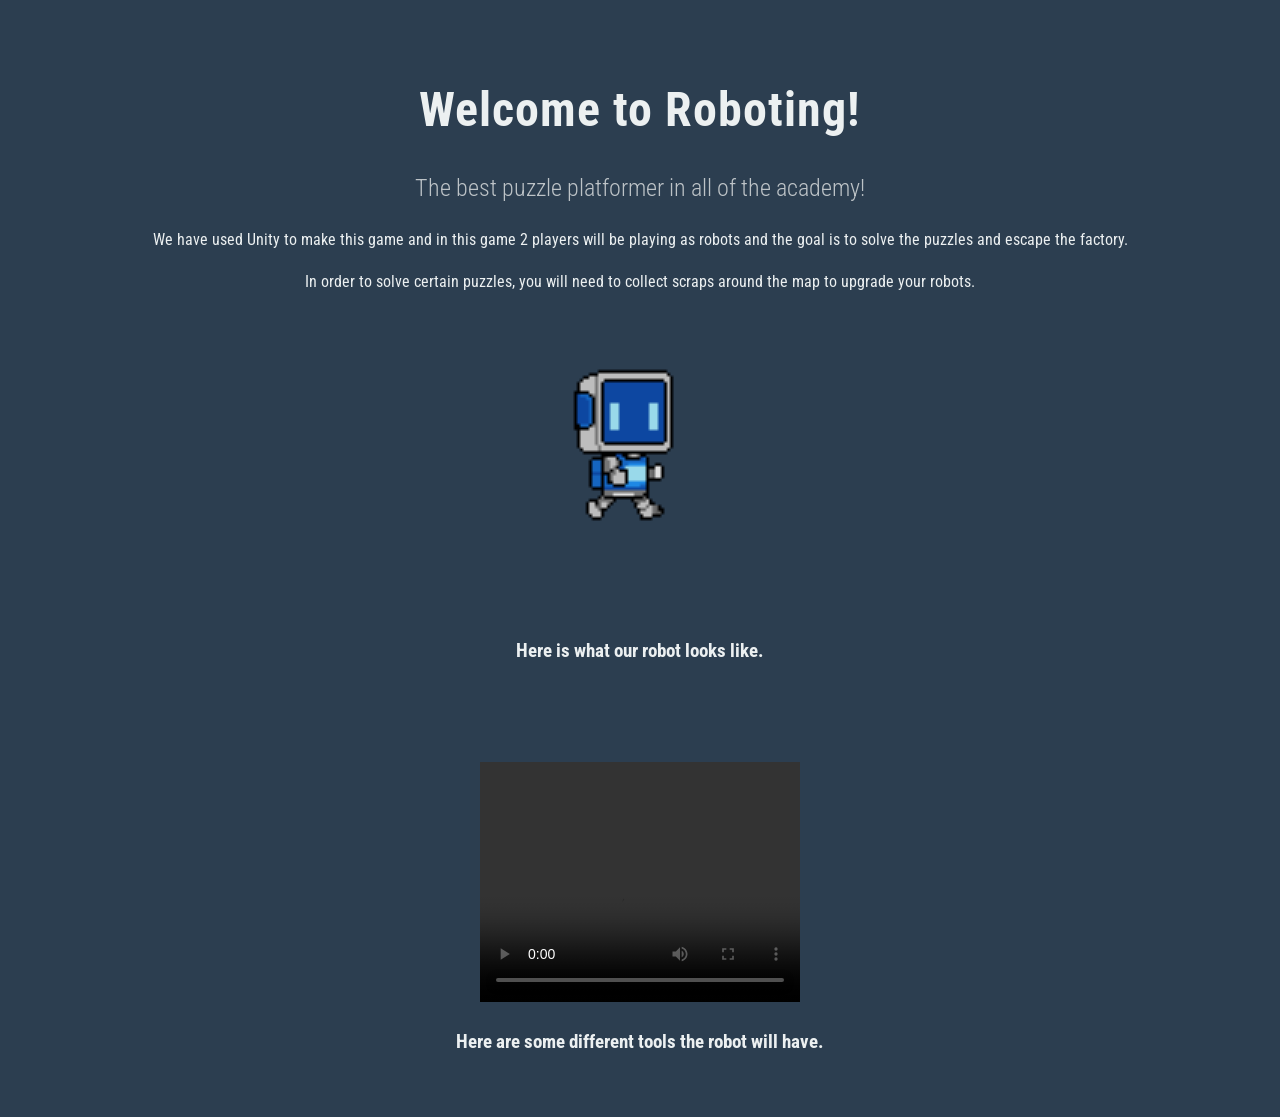
==== index.html @ 2bdb83dc "Add files via upload" ====
<!DOCTYPE html>
<html lang="en">
<head>
    <meta charset="UTF-8">
    <meta name="viewport" content="width=device-width, initial-scale=1.0">
    <title>Robot Platformer</title>
    <link href="style.css" rel="stylesheet" type="text/css">
    <link rel="preconnect" href="https://fonts.googleapis.com">
<link rel="preconnect" href="https://fonts.gstatic.com" crossorigin>
<link href="https://fonts.googleapis.com/css2?family=Roboto+Condensed:ital,wght@0,100..900;1,100..900&display=swap" rel="stylesheet">
<link rel="icon" type="image/x-icon" href="logo.svg">


</head>
<body>
    <h1>Welcome to Roboting!</h1>
    <h2>The best puzzle platformer in all of the academy!</h2>
    <p>We have used Unity to make this game and in this game 2 players will be playing as robots and the goal is to solve the puzzles and escape the factory. </p>
    <p>In order to solve certain puzzles, you will need to collect scraps around the map to upgrade your robots.</p>
    <img src="download.png" alt="Robot" width="300">
    <h3>Here is what our robot looks like.</h3>
    <br>
    <br>
    <br>

    <video width="320" height="240" controls>
        <source src="pixilart-1777903203427.mp4" type="video/mp4">
      </video>
      <h3>Here are some different tools the robot will have.</h3>
      

</body>
</html>
---- style.css ----
body {
    /* A slightly deeper blue for better contrast */
    background-color: #2c3e50; 
    color: #ecf0f1; 
    font-family: "Roboto Condensed", sans-serif;
    text-align: center;
    
    /* line-height adds space between lines of text, making it feel less cramped */
    line-height: 1.6;
    margin: 0;
    padding: 40px 20px;
}



h1 {
    font-size: 3rem;
    margin-bottom: 10px;
    /* Adding a little letter-spacing looks great with Condensed fonts */
    letter-spacing: 1px;
}

h2 {
    font-weight: 300; /* Makes the subheader look a bit more elegant */
    color: #bdc3c7;   /* A slightly softer grey to create hierarchy */
}
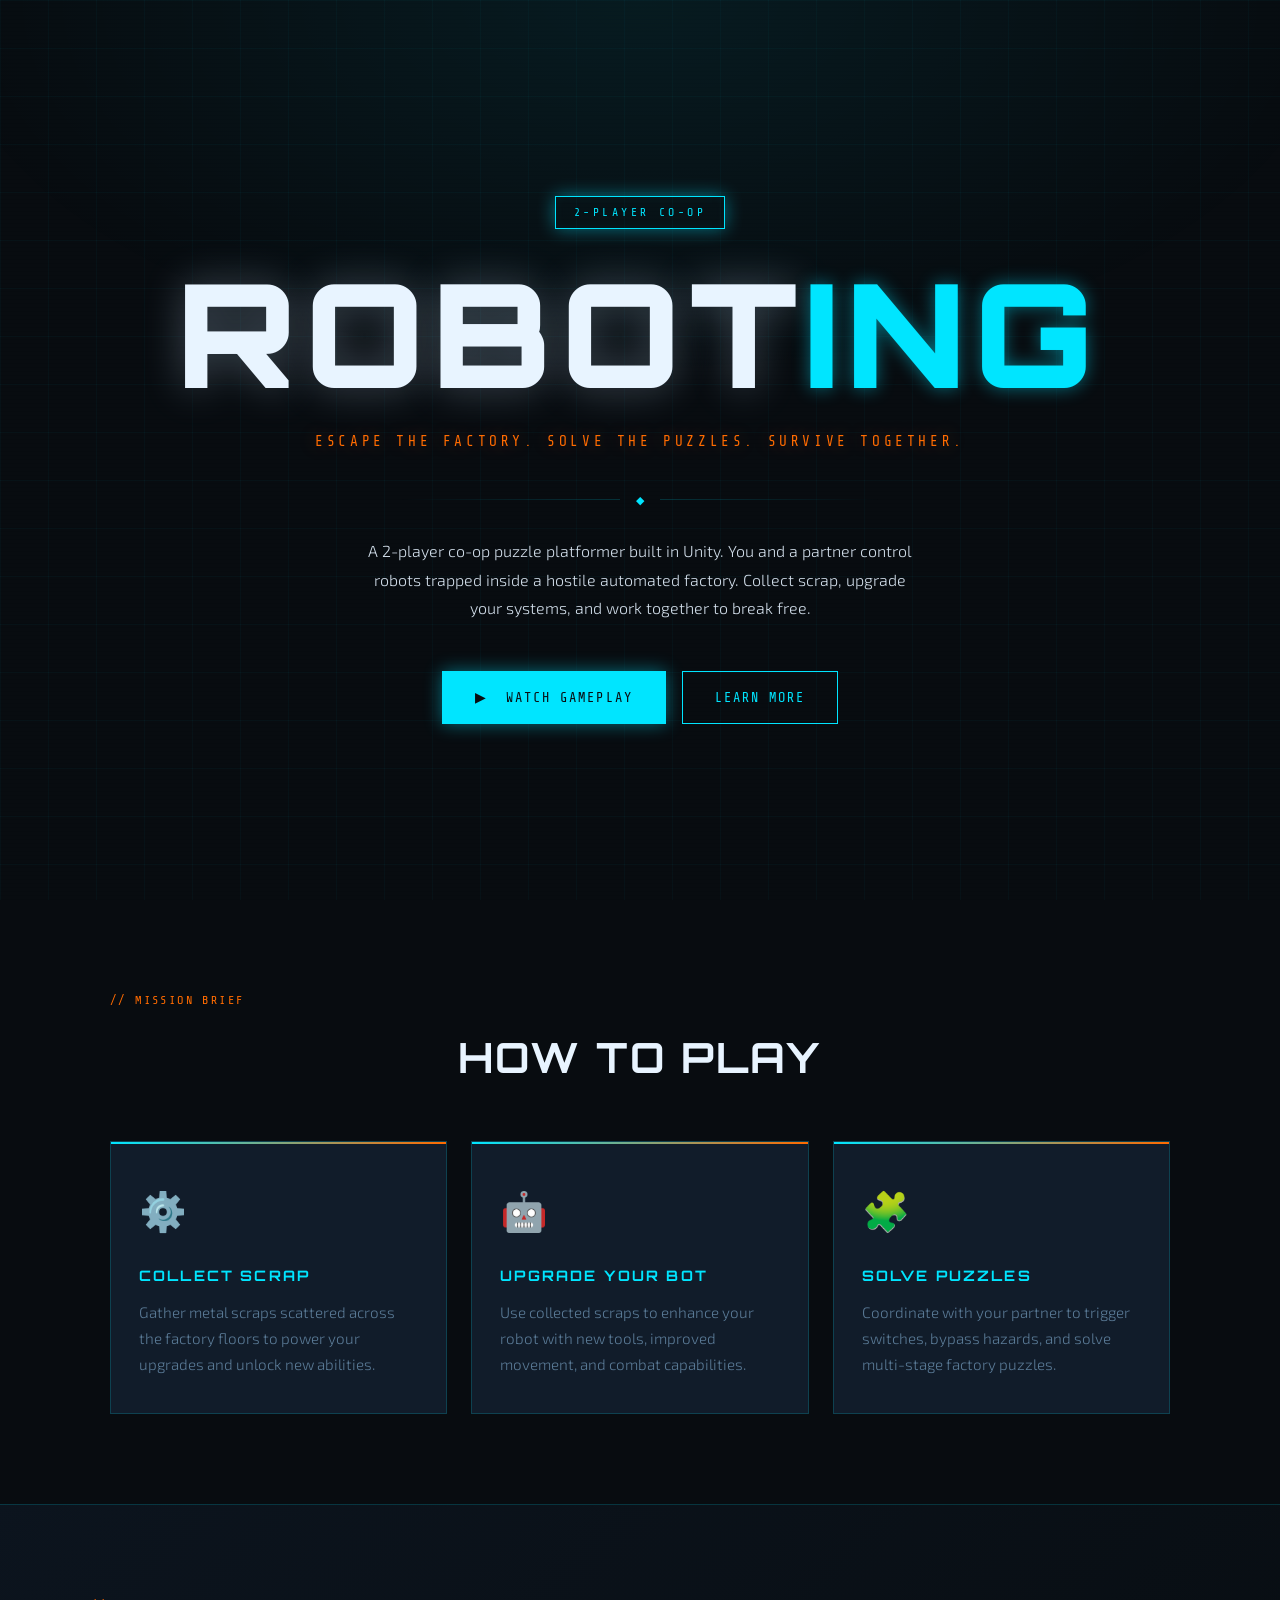
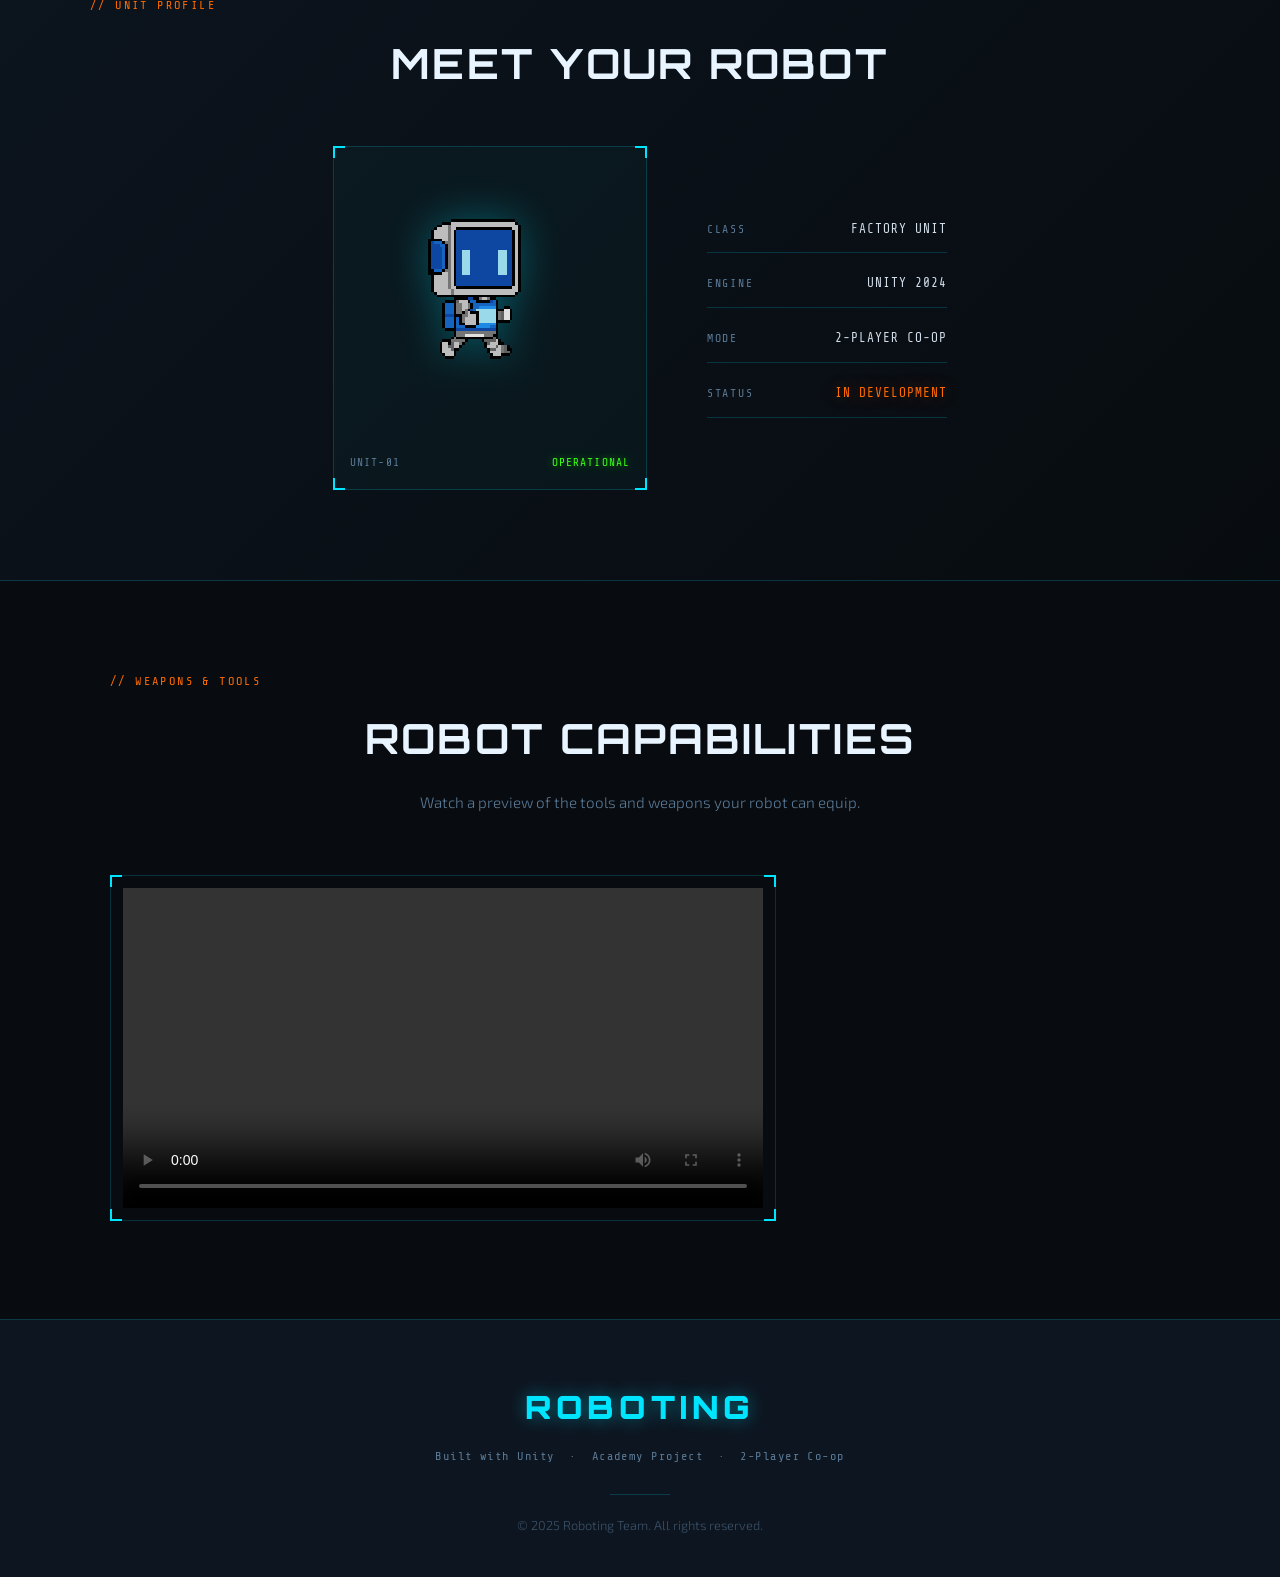
==== commit 38dfda56: "upgraded webstie(used AI if you dont like you can change)" ====
--- a/index.html
+++ b/index.html
@@ -3,31 +3,139 @@
 <head>
     <meta charset="UTF-8">
     <meta name="viewport" content="width=device-width, initial-scale=1.0">
-    <title>Robot Platformer</title>
+    <title>ROBOTING — Puzzle Platformer</title>
     <link href="style.css" rel="stylesheet" type="text/css">
     <link rel="preconnect" href="https://fonts.googleapis.com">
-<link rel="preconnect" href="https://fonts.gstatic.com" crossorigin>
-<link href="https://fonts.googleapis.com/css2?family=Roboto+Condensed:ital,wght@0,100..900;1,100..900&display=swap" rel="stylesheet">
-<link rel="icon" type="image/x-icon" href="logo.svg">
-
-
+    <link rel="preconnect" href="https://fonts.gstatic.com" crossorigin>
+    <link href="https://fonts.googleapis.com/css2?family=Orbitron:wght@400;700;900&family=Share+Tech+Mono&family=Exo+2:wght@300;400;600&display=swap" rel="stylesheet">
+    <link rel="icon" type="image/x-icon" href="logo.svg">
 </head>
 <body>
-    <h1>Welcome to Roboting!</h1>
-    <h2>The best puzzle platformer in all of the academy!</h2>
-    <p>We have used Unity to make this game and in this game 2 players will be playing as robots and the goal is to solve the puzzles and escape the factory. </p>
-    <p>In order to solve certain puzzles, you will need to collect scraps around the map to upgrade your robots.</p>
-    <img src="download.png" alt="Robot" width="300">
-    <h3>Here is what our robot looks like.</h3>
-    <br>
-    <br>
-    <br>
 
-    <video width="320" height="240" controls>
-        <source src="pixilart-1777903203427.mp4" type="video/mp4">
-      </video>
-      <h3>Here are some different tools the robot will have.</h3>
-      
+    <!-- Animated background grid -->
+    <div class="bg-grid"></div>
+    <div class="scanline"></div>
 
+    <!-- HERO SECTION -->
+    <header class="hero">
+        <div class="hero-badge">2-PLAYER CO-OP</div>
+        <h1 class="hero-title">
+            <span class="title-line">ROBOT</span><span class="title-accent">ING</span>
+        </h1>
+        <p class="hero-tagline">ESCAPE THE FACTORY. SOLVE THE PUZZLES. SURVIVE TOGETHER.</p>
+        <div class="hero-divider">
+            <span></span><span class="diamond">◆</span><span></span>
+        </div>
+        <p class="hero-description">
+            A 2-player co-op puzzle platformer built in Unity. You and a partner control robots
+            trapped inside a hostile automated factory. Collect scrap, upgrade your systems,
+            and work together to break free.
+        </p>
+        <div class="cta-group">
+            <a href="#gameplay" class="btn btn-primary">▶ &nbsp;Watch Gameplay</a>
+            <a href="#about" class="btn btn-secondary">Learn More</a>
+        </div>
+    </header>
+
+    <!-- ABOUT SECTION -->
+    <section id="about" class="section">
+        <div class="section-label">// MISSION BRIEF</div>
+        <h2 class="section-title">HOW TO PLAY</h2>
+        <div class="cards">
+            <div class="card">
+                <div class="card-icon">⚙️</div>
+                <h3>COLLECT SCRAP</h3>
+                <p>Gather metal scraps scattered across the factory floors to power your upgrades and unlock new abilities.</p>
+            </div>
+            <div class="card">
+                <div class="card-icon">🤖</div>
+                <h3>UPGRADE YOUR BOT</h3>
+                <p>Use collected scraps to enhance your robot with new tools, improved movement, and combat capabilities.</p>
+            </div>
+            <div class="card">
+                <div class="card-icon">🧩</div>
+                <h3>SOLVE PUZZLES</h3>
+                <p>Coordinate with your partner to trigger switches, bypass hazards, and solve multi-stage factory puzzles.</p>
+            </div>
+        </div>
+    </section>
+
+    <!-- ROBOT SHOWCASE -->
+    <section class="section section-dark" id="robot">
+        <div class="section-label">// UNIT PROFILE</div>
+        <h2 class="section-title">MEET YOUR ROBOT</h2>
+        <div class="robot-showcase">
+            <div class="robot-frame">
+                <div class="frame-corner tl"></div>
+                <div class="frame-corner tr"></div>
+                <div class="frame-corner bl"></div>
+                <div class="frame-corner br"></div>
+                <img src="download.png" alt="Robot character" class="robot-img">
+                <div class="robot-hud">
+                    <span class="hud-tag">UNIT-01</span>
+                    <span class="hud-status">OPERATIONAL</span>
+                </div>
+            </div>
+            <div class="robot-stats">
+                <div class="stat-row">
+                    <span class="stat-label">CLASS</span>
+                    <span class="stat-value">FACTORY UNIT</span>
+                </div>
+                <div class="stat-row">
+                    <span class="stat-label">ENGINE</span>
+                    <span class="stat-value">UNITY 2024</span>
+                </div>
+                <div class="stat-row">
+                    <span class="stat-label">MODE</span>
+                    <span class="stat-value">2-PLAYER CO-OP</span>
+                </div>
+                <div class="stat-row">
+                    <span class="stat-label">STATUS</span>
+                    <span class="stat-value accent">IN DEVELOPMENT</span>
+                </div>
+            </div>
+        </div>
+    </section>
+
+    <!-- GAMEPLAY VIDEO SECTION -->
+    <section id="gameplay" class="section">
+        <div class="section-label">// WEAPONS & TOOLS</div>
+        <h2 class="section-title">ROBOT CAPABILITIES</h2>
+        <p class="section-sub">Watch a preview of the tools and weapons your robot can equip.</p>
+        <div class="video-frame">
+            <div class="frame-corner tl"></div>
+            <div class="frame-corner tr"></div>
+            <div class="frame-corner bl"></div>
+            <div class="frame-corner br"></div>
+            <video controls>
+                <source src="pixilart-1777903203427.mp4" type="video/mp4">
+                Your browser does not support the video tag.
+            </video>
+        </div>
+    </section>
+
+    <!-- FOOTER -->
+    <footer class="footer">
+        <div class="footer-logo">ROBOTING</div>
+        <p class="footer-sub">Built with Unity &nbsp;·&nbsp; Academy Project &nbsp;·&nbsp; 2-Player Co-op</p>
+        <div class="footer-line"></div>
+        <p class="footer-copy">© 2025 Roboting Team. All rights reserved.</p>
+    </footer>
+
+    <script>
+        // Smooth scroll for anchor links
+        document.querySelectorAll('a[href^="#"]').forEach(anchor => {
+            anchor.addEventListener('click', function(e) {
+                e.preventDefault();
+                document.querySelector(this.getAttribute('href'))?.scrollIntoView({ behavior: 'smooth' });
+            });
+        });
+
+        // Fade-in sections on scroll
+        const observer = new IntersectionObserver((entries) => {
+            entries.forEach(e => { if (e.isIntersecting) e.target.classList.add('visible'); });
+        }, { threshold: 0.1 });
+        document.querySelectorAll('.section, .card').forEach(el => observer.observe(el));
+    </script>
 </body>
 </html>
--- a/style.css
+++ b/style.css
@@ -1,26 +1,443 @@
+/* ============================================
+   ROBOTING — Factory Escape Puzzle Platformer
+   Industrial / Retro-Futuristic Theme
+   ============================================ */
+
+@import url('https://fonts.googleapis.com/css2?family=Orbitron:wght@400;700;900&family=Share+Tech+Mono&family=Exo+2:wght@300;400;600&display=swap');
+
+/* ---- CSS Variables ---- */
+:root {
+    --bg-deep:    #080c10;
+    --bg-panel:   #0d1520;
+    --bg-card:    #111c2a;
+    --cyan:       #00e5ff;
+    --orange:     #ff6b00;
+    --green:      #39ff14;
+    --text-main:  #d0dce8;
+    --text-dim:   #5a7a96;
+    --border:     rgba(0, 229, 255, 0.18);
+    --glow-cyan:  0 0 18px rgba(0, 229, 255, 0.45);
+    --glow-orange:0 0 18px rgba(255, 107, 0, 0.45);
+    --font-display: 'Orbitron', monospace;
+    --font-mono:    'Share Tech Mono', monospace;
+    --font-body:    'Exo 2', sans-serif;
+}
+
+/* ---- Reset & Base ---- */
+*, *::before, *::after { box-sizing: border-box; margin: 0; padding: 0; }
+
+html { scroll-behavior: smooth; }
+
 body {
-    /* A slightly deeper blue for better contrast */
-    background-color: #2c3e50; 
-    color: #ecf0f1; 
-    font-family: "Roboto Condensed", sans-serif;
+    background-color: var(--bg-deep);
+    color: var(--text-main);
+    font-family: var(--font-body);
+    font-weight: 300;
+    line-height: 1.7;
+    overflow-x: hidden;
+}
+
+/* ---- Animated Background Grid ---- */
+.bg-grid {
+    position: fixed;
+    inset: 0;
+    z-index: 0;
+    background-image:
+        linear-gradient(rgba(0, 229, 255, 0.03) 1px, transparent 1px),
+        linear-gradient(90deg, rgba(0, 229, 255, 0.03) 1px, transparent 1px);
+    background-size: 48px 48px;
+    pointer-events: none;
+}
+
+/* Subtle scanline overlay */
+.scanline {
+    position: fixed;
+    inset: 0;
+    z-index: 0;
+    background: repeating-linear-gradient(
+        to bottom,
+        transparent,
+        transparent 3px,
+        rgba(0, 0, 0, 0.08) 3px,
+        rgba(0, 0, 0, 0.08) 4px
+    );
+    pointer-events: none;
+    opacity: 0.4;
+}
+
+/* ---- HERO ---- */
+.hero {
+    position: relative;
+    z-index: 1;
+    min-height: 100vh;
+    display: flex;
+    flex-direction: column;
+    align-items: center;
+    justify-content: center;
+    padding: 80px 20px 60px;
     text-align: center;
-    
-    /* line-height adds space between lines of text, making it feel less cramped */
-    line-height: 1.6;
-    margin: 0;
-    padding: 40px 20px;
-}
-
-
-
-h1 {
-    font-size: 3rem;
-    margin-bottom: 10px;
-    /* Adding a little letter-spacing looks great with Condensed fonts */
-    letter-spacing: 1px;
-}
-
-h2 {
-    font-weight: 300; /* Makes the subheader look a bit more elegant */
-    color: #bdc3c7;   /* A slightly softer grey to create hierarchy */
+    background: radial-gradient(ellipse 80% 60% at 50% 0%, rgba(0, 229, 255, 0.07) 0%, transparent 70%);
+}
+
+.hero-badge {
+    font-family: var(--font-mono);
+    font-size: 0.72rem;
+    letter-spacing: 0.3em;
+    color: var(--cyan);
+    border: 1px solid var(--cyan);
+    padding: 6px 18px;
+    margin-bottom: 32px;
+    text-transform: uppercase;
+    box-shadow: var(--glow-cyan), inset 0 0 10px rgba(0,229,255,0.05);
+    animation: pulse-border 3s ease-in-out infinite;
+}
+
+@keyframes pulse-border {
+    0%, 100% { box-shadow: var(--glow-cyan); }
+    50%       { box-shadow: 0 0 30px rgba(0, 229, 255, 0.7); }
+}
+
+.hero-title {
+    font-family: var(--font-display);
+    font-size: clamp(3.5rem, 12vw, 9rem);
+    font-weight: 900;
+    line-height: 1;
+    letter-spacing: 0.06em;
+    margin-bottom: 24px;
+    text-transform: uppercase;
+    animation: glitch-in 0.8s ease forwards;
+}
+
+.title-line  { color: #e8f4ff; text-shadow: 0 0 40px rgba(200,230,255,0.3); }
+.title-accent { color: var(--cyan); text-shadow: var(--glow-cyan); }
+
+@keyframes glitch-in {
+    0%   { opacity: 0; transform: scaleX(1.06) skewX(-4deg); filter: blur(8px); }
+    60%  { opacity: 1; transform: scaleX(0.98) skewX(1deg); filter: blur(0); }
+    100% { transform: scaleX(1) skewX(0); }
+}
+
+.hero-tagline {
+    font-family: var(--font-mono);
+    font-size: clamp(0.65rem, 2vw, 0.9rem);
+    letter-spacing: 0.25em;
+    color: var(--orange);
+    text-transform: uppercase;
+    margin-bottom: 36px;
+    text-shadow: var(--glow-orange);
+}
+
+.hero-divider {
+    display: flex;
+    align-items: center;
+    gap: 16px;
+    margin-bottom: 28px;
+    width: 100%;
+    max-width: 480px;
+}
+.hero-divider span:not(.diamond) {
+    flex: 1;
+    height: 1px;
+    background: linear-gradient(to right, transparent, var(--border));
+}
+.hero-divider span:last-child {
+    background: linear-gradient(to left, transparent, var(--border));
+}
+.diamond { color: var(--cyan); font-size: 0.7rem; }
+
+.hero-description {
+    max-width: 560px;
+    font-size: 1rem;
+    color: var(--text-main);
+    margin-bottom: 48px;
+    line-height: 1.8;
+}
+
+/* ---- CTA Buttons ---- */
+.cta-group {
+    display: flex;
+    gap: 16px;
+    flex-wrap: wrap;
+    justify-content: center;
+}
+
+.btn {
+    font-family: var(--font-mono);
+    font-size: 0.85rem;
+    letter-spacing: 0.15em;
+    text-decoration: none;
+    padding: 14px 32px;
+    border: 1px solid;
+    text-transform: uppercase;
+    cursor: pointer;
+    transition: all 0.25s ease;
+    position: relative;
+    overflow: hidden;
+}
+
+.btn::before {
+    content: '';
+    position: absolute;
+    inset: 0;
+    background: currentColor;
+    opacity: 0;
+    transition: opacity 0.25s;
+}
+.btn:hover::before { opacity: 0.08; }
+
+.btn-primary {
+    color: var(--bg-deep);
+    background: var(--cyan);
+    border-color: var(--cyan);
+    box-shadow: var(--glow-cyan);
+}
+.btn-primary:hover {
+    background: #33eeff;
+    box-shadow: 0 0 32px rgba(0,229,255,0.7);
+    transform: translateY(-2px);
+}
+
+.btn-secondary {
+    color: var(--cyan);
+    background: transparent;
+    border-color: var(--cyan);
+}
+.btn-secondary:hover {
+    background: rgba(0,229,255,0.08);
+    box-shadow: var(--glow-cyan);
+    transform: translateY(-2px);
+}
+
+/* ---- SECTIONS ---- */
+.section {
+    position: relative;
+    z-index: 1;
+    padding: 90px 20px;
+    max-width: 1100px;
+    margin: 0 auto;
+    opacity: 0;
+    transform: translateY(30px);
+    transition: opacity 0.6s ease, transform 0.6s ease;
+}
+.section.visible { opacity: 1; transform: translateY(0); }
+
+.section-dark {
+    max-width: 100%;
+    background: linear-gradient(135deg, rgba(13,21,32,0.9), rgba(8,12,16,0.9));
+    border-top: 1px solid var(--border);
+    border-bottom: 1px solid var(--border);
+    padding: 90px 20px;
+}
+.section-dark > * { max-width: 1100px; margin-left: auto; margin-right: auto; }
+
+.section-label {
+    font-family: var(--font-mono);
+    font-size: 0.75rem;
+    color: var(--orange);
+    letter-spacing: 0.2em;
+    margin-bottom: 12px;
+    text-transform: uppercase;
+}
+
+.section-title {
+    font-family: var(--font-display);
+    font-size: clamp(1.6rem, 4vw, 2.6rem);
+    font-weight: 700;
+    letter-spacing: 0.05em;
+    color: #e8f4ff;
+    margin-bottom: 16px;
+    text-align: center;
+}
+
+.section-sub {
+    text-align: center;
+    color: var(--text-dim);
+    max-width: 520px;
+    margin: 0 auto 48px;
+    font-size: 0.95rem;
+}
+
+/* ---- FEATURE CARDS ---- */
+.cards {
+    display: grid;
+    grid-template-columns: repeat(auto-fit, minmax(240px, 1fr));
+    gap: 24px;
+    margin-top: 48px;
+}
+
+.card {
+    background: var(--bg-card);
+    border: 1px solid var(--border);
+    padding: 36px 28px;
+    position: relative;
+    transition: transform 0.25s ease, box-shadow 0.25s ease;
+    opacity: 0;
+    transform: translateY(20px);
+    transition: opacity 0.5s ease, transform 0.5s ease, box-shadow 0.25s ease;
+}
+.card.visible { opacity: 1; transform: translateY(0); }
+.card:hover {
+    transform: translateY(-6px);
+    box-shadow: 0 8px 32px rgba(0,0,0,0.4), var(--glow-cyan);
+    border-color: rgba(0, 229, 255, 0.4);
+}
+
+/* Accent top bar */
+.card::before {
+    content: '';
+    position: absolute;
+    top: 0; left: 0; right: 0;
+    height: 2px;
+    background: linear-gradient(90deg, var(--cyan), var(--orange));
+}
+
+.card-icon { font-size: 2.4rem; margin-bottom: 20px; }
+
+.card h3 {
+    font-family: var(--font-display);
+    font-size: 0.9rem;
+    letter-spacing: 0.15em;
+    color: var(--cyan);
+    margin-bottom: 12px;
+}
+
+.card p { color: var(--text-dim); font-size: 0.95rem; line-height: 1.7; }
+
+/* ---- ROBOT SHOWCASE ---- */
+.robot-showcase {
+    display: flex;
+    align-items: center;
+    justify-content: center;
+    gap: 60px;
+    flex-wrap: wrap;
+    margin-top: 48px;
+}
+
+.robot-frame {
+    position: relative;
+    padding: 16px;
+    border: 1px solid var(--border);
+    background: rgba(0, 229, 255, 0.03);
+}
+.robot-frame:hover { box-shadow: var(--glow-cyan); }
+
+.robot-img {
+    display: block;
+    width: 280px;
+    max-width: 100%;
+    image-rendering: pixelated;
+    filter: drop-shadow(0 0 20px rgba(0, 229, 255, 0.3));
+}
+
+.robot-hud {
+    display: flex;
+    justify-content: space-between;
+    margin-top: 10px;
+    font-family: var(--font-mono);
+    font-size: 0.7rem;
+    letter-spacing: 0.1em;
+}
+.hud-tag   { color: var(--text-dim); }
+.hud-status { color: var(--green); text-shadow: 0 0 8px rgba(57,255,20,0.5); }
+
+/* Corner decorations */
+.frame-corner {
+    position: absolute;
+    width: 12px;
+    height: 12px;
+    border-color: var(--cyan);
+    border-style: solid;
+}
+.frame-corner.tl { top: -1px; left: -1px; border-width: 2px 0 0 2px; }
+.frame-corner.tr { top: -1px; right: -1px; border-width: 2px 2px 0 0; }
+.frame-corner.bl { bottom: -1px; left: -1px; border-width: 0 0 2px 2px; }
+.frame-corner.br { bottom: -1px; right: -1px; border-width: 0 2px 2px 0; }
+
+.robot-stats { display: flex; flex-direction: column; gap: 20px; min-width: 240px; }
+
+.stat-row {
+    display: flex;
+    justify-content: space-between;
+    align-items: center;
+    padding-bottom: 12px;
+    border-bottom: 1px solid var(--border);
+    gap: 24px;
+}
+.stat-label {
+    font-family: var(--font-mono);
+    font-size: 0.72rem;
+    color: var(--text-dim);
+    letter-spacing: 0.15em;
+}
+.stat-value {
+    font-family: var(--font-mono);
+    font-size: 0.8rem;
+    color: var(--text-main);
+    letter-spacing: 0.08em;
+}
+.stat-value.accent { color: var(--orange); text-shadow: var(--glow-orange); }
+
+/* ---- VIDEO ---- */
+.video-frame {
+    position: relative;
+    display: inline-block;
+    padding: 12px;
+    border: 1px solid var(--border);
+    margin-top: 12px;
+}
+.video-frame video {
+    display: block;
+    max-width: 100%;
+    width: 640px;
+    background: #000;
+}
+.video-frame:hover { box-shadow: var(--glow-cyan); }
+
+/* ---- FOOTER ---- */
+.footer {
+    position: relative;
+    z-index: 1;
+    text-align: center;
+    padding: 60px 20px 40px;
+    border-top: 1px solid var(--border);
+    background: var(--bg-panel);
+}
+
+.footer-logo {
+    font-family: var(--font-display);
+    font-size: 2rem;
+    font-weight: 900;
+    letter-spacing: 0.15em;
+    color: var(--cyan);
+    text-shadow: var(--glow-cyan);
+    margin-bottom: 12px;
+}
+
+.footer-sub {
+    font-family: var(--font-mono);
+    font-size: 0.75rem;
+    color: var(--text-dim);
+    letter-spacing: 0.12em;
+    margin-bottom: 28px;
+}
+
+.footer-line {
+    width: 60px;
+    height: 1px;
+    background: var(--border);
+    margin: 0 auto 20px;
+}
+
+.footer-copy {
+    font-size: 0.8rem;
+    color: var(--text-dim);
+    opacity: 0.6;
+}
+
+/* ---- Responsive ---- */
+@media (max-width: 640px) {
+    .hero-title { letter-spacing: 0.03em; }
+    .robot-showcase { gap: 32px; }
+    .cta-group { flex-direction: column; align-items: center; }
+    .btn { width: 100%; max-width: 280px; text-align: center; }
 }
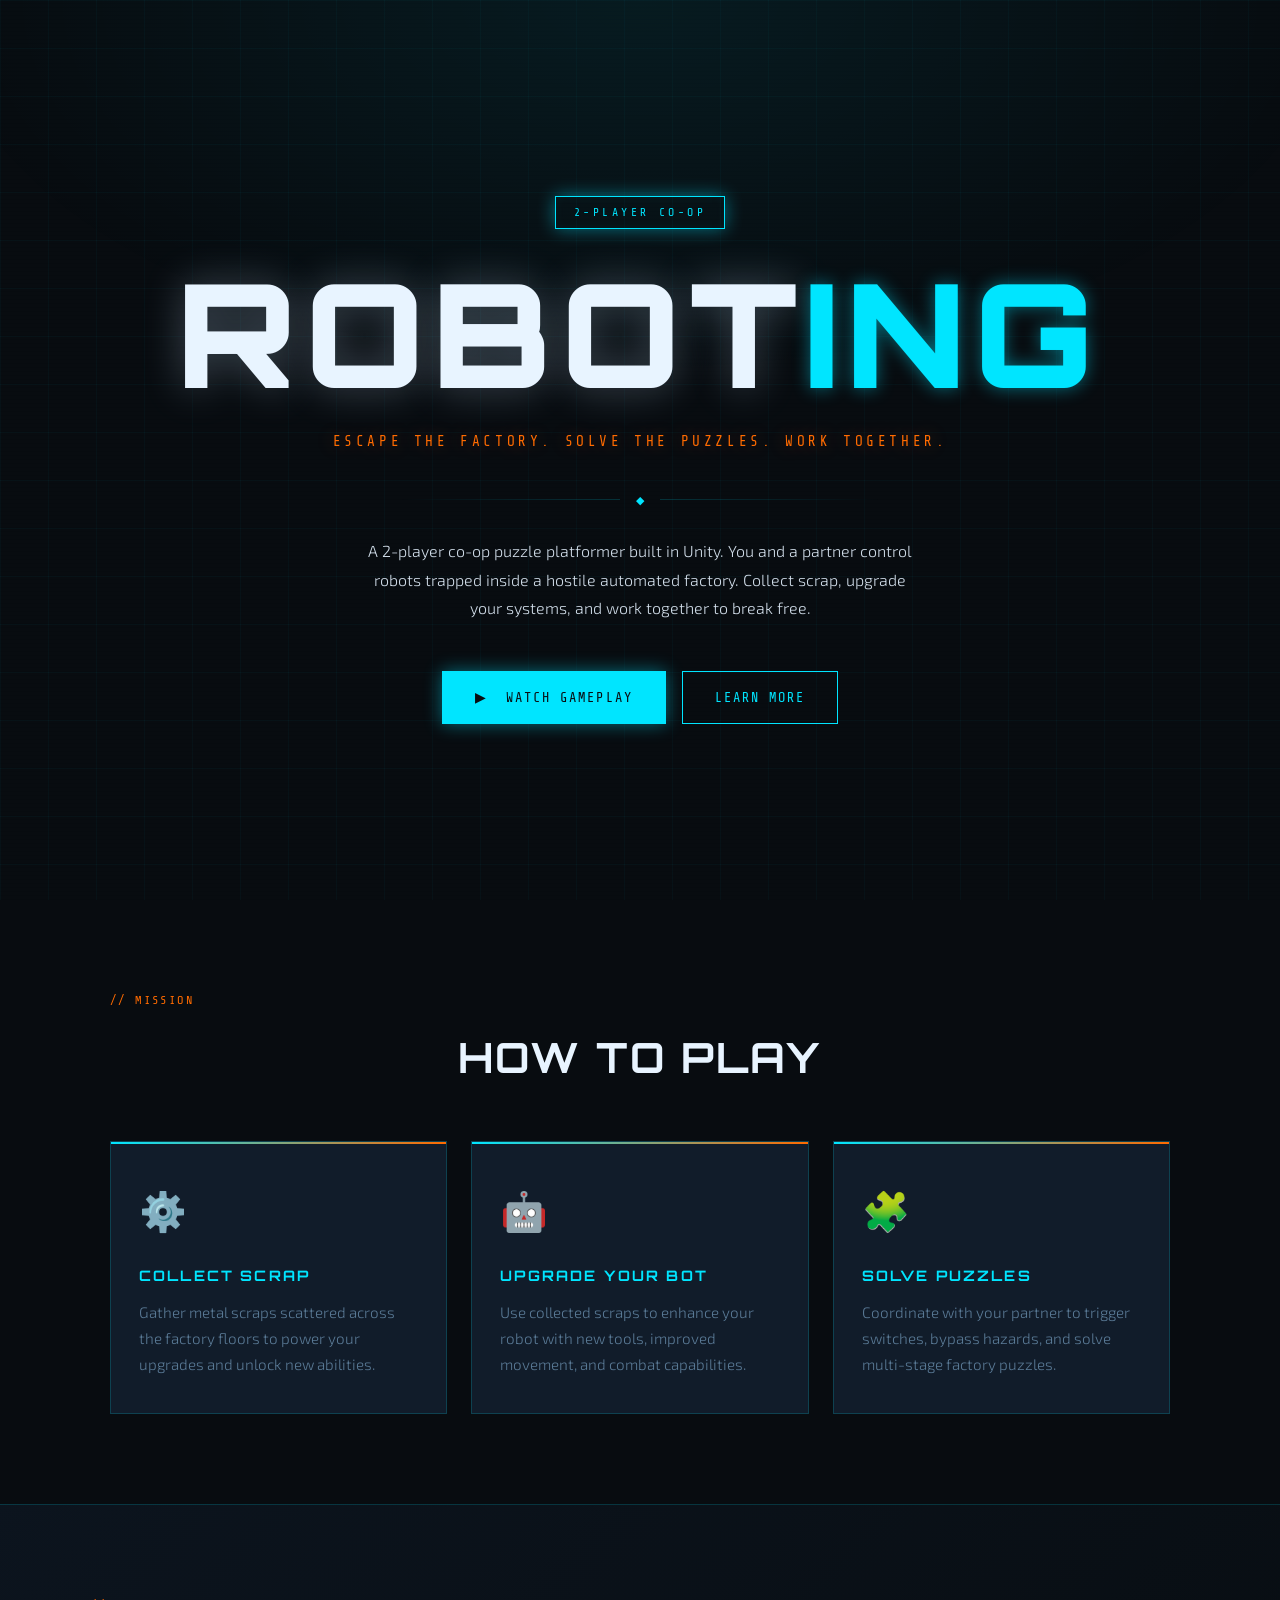
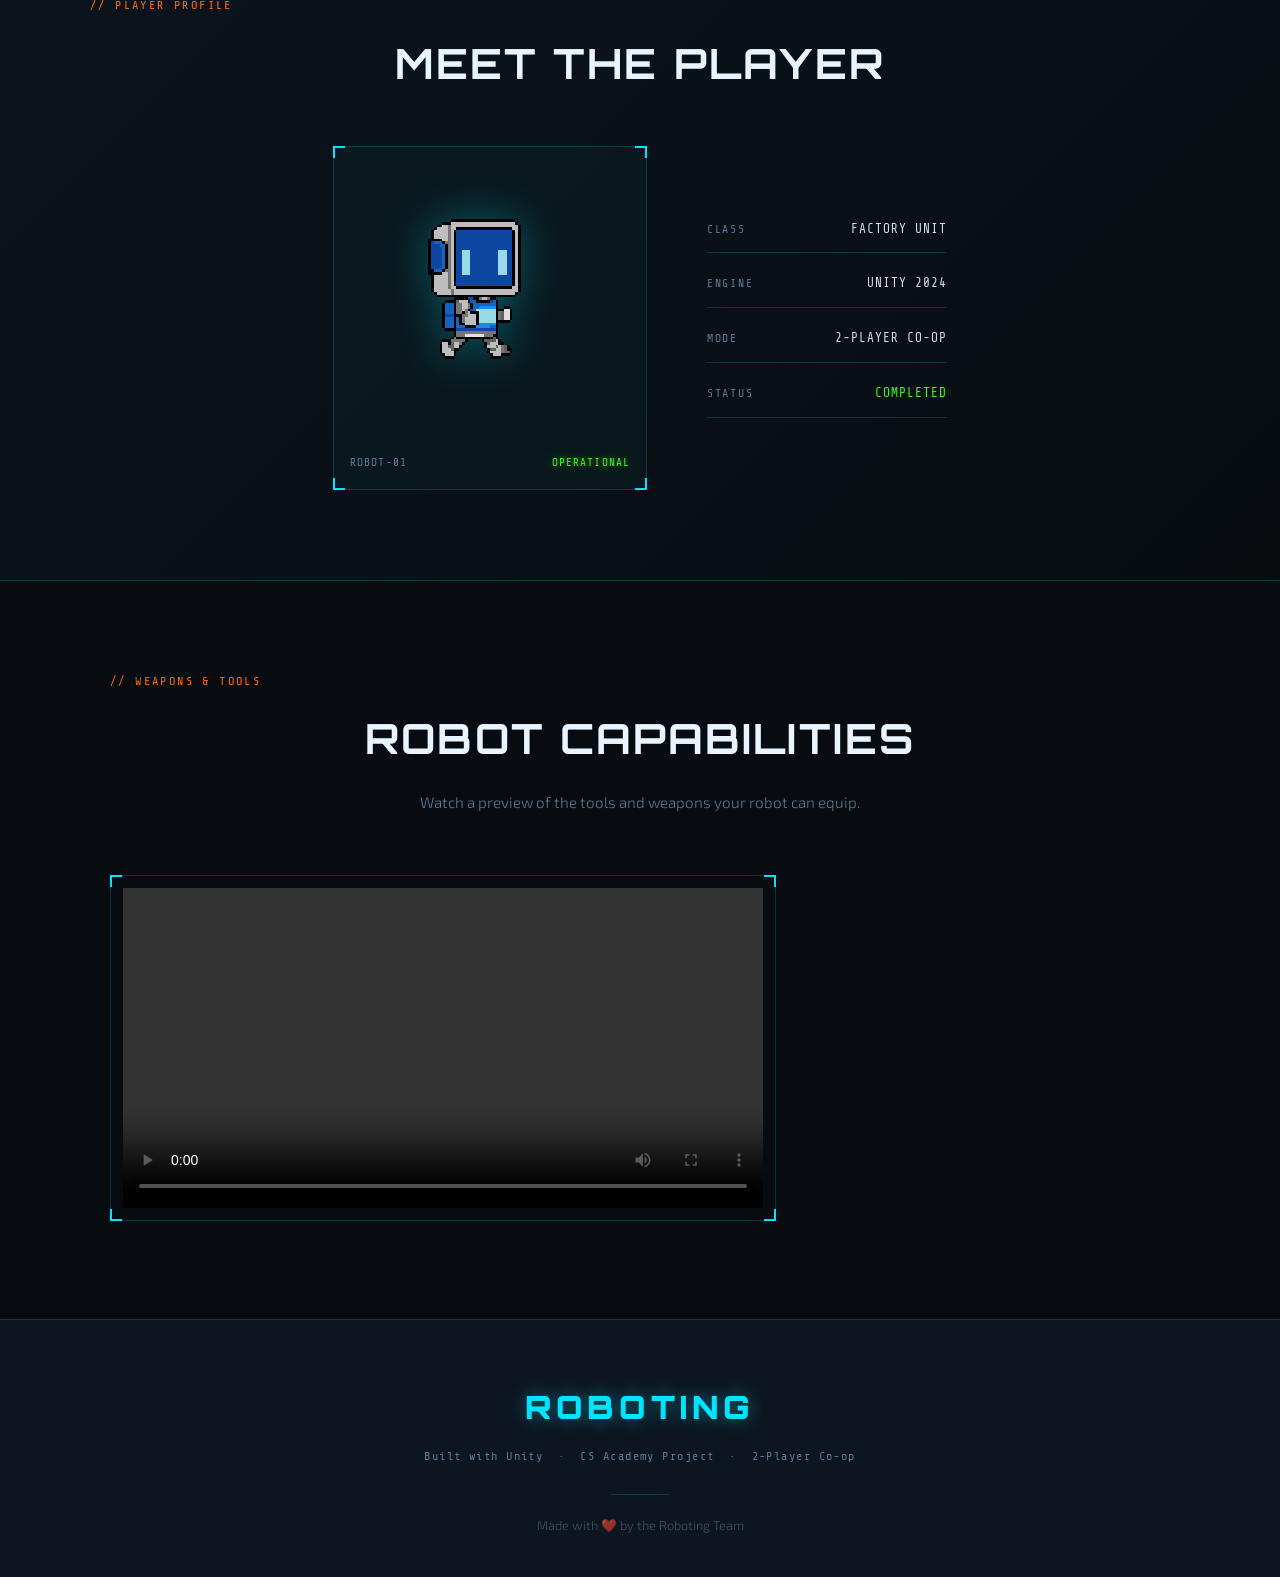
==== commit 00f52845: "Add files via upload" ====
--- a/index.html
+++ b/index.html
@@ -22,7 +22,7 @@
         <h1 class="hero-title">
             <span class="title-line">ROBOT</span><span class="title-accent">ING</span>
         </h1>
-        <p class="hero-tagline">ESCAPE THE FACTORY. SOLVE THE PUZZLES. SURVIVE TOGETHER.</p>
+        <p class="hero-tagline">ESCAPE THE FACTORY. SOLVE THE PUZZLES. WORK TOGETHER.</p>
         <div class="hero-divider">
             <span></span><span class="diamond">◆</span><span></span>
         </div>
@@ -39,7 +39,7 @@
 
     <!-- ABOUT SECTION -->
     <section id="about" class="section">
-        <div class="section-label">// MISSION BRIEF</div>
+        <div class="section-label">// MISSION </div>
         <h2 class="section-title">HOW TO PLAY</h2>
         <div class="cards">
             <div class="card">
@@ -62,8 +62,8 @@
 
     <!-- ROBOT SHOWCASE -->
     <section class="section section-dark" id="robot">
-        <div class="section-label">// UNIT PROFILE</div>
-        <h2 class="section-title">MEET YOUR ROBOT</h2>
+        <div class="section-label">// PLAYER PROFILE</div>
+        <h2 class="section-title">MEET THE PLAYER</h2>
         <div class="robot-showcase">
             <div class="robot-frame">
                 <div class="frame-corner tl"></div>
@@ -72,7 +72,7 @@
                 <div class="frame-corner br"></div>
                 <img src="download.png" alt="Robot character" class="robot-img">
                 <div class="robot-hud">
-                    <span class="hud-tag">UNIT-01</span>
+                    <span class="hud-tag">ROBOT-01</span>
                     <span class="hud-status">OPERATIONAL</span>
                 </div>
             </div>
@@ -91,7 +91,7 @@
                 </div>
                 <div class="stat-row">
                     <span class="stat-label">STATUS</span>
-                    <span class="stat-value accent">IN DEVELOPMENT</span>
+                    <span class="stat-value accent">COMPLETED</span>
                 </div>
             </div>
         </div>
@@ -117,9 +117,9 @@
     <!-- FOOTER -->
     <footer class="footer">
         <div class="footer-logo">ROBOTING</div>
-        <p class="footer-sub">Built with Unity &nbsp;·&nbsp; Academy Project &nbsp;·&nbsp; 2-Player Co-op</p>
+        <p class="footer-sub">Built with Unity &nbsp;·&nbsp; CS Academy Project &nbsp;·&nbsp; 2-Player Co-op</p>
         <div class="footer-line"></div>
-        <p class="footer-copy">© 2025 Roboting Team. All rights reserved.</p>
+        <p class="footer-copy">Made with ❤️ by the Roboting Team</p>
     </footer>
 
     <script>
--- a/style.css
+++ b/style.css
@@ -375,7 +375,7 @@
     color: var(--text-main);
     letter-spacing: 0.08em;
 }
-.stat-value.accent { color: var(--orange); text-shadow: var(--glow-orange); }
+.stat-value.accent { color:var(--green); }
 
 /* ---- VIDEO ---- */
 .video-frame {
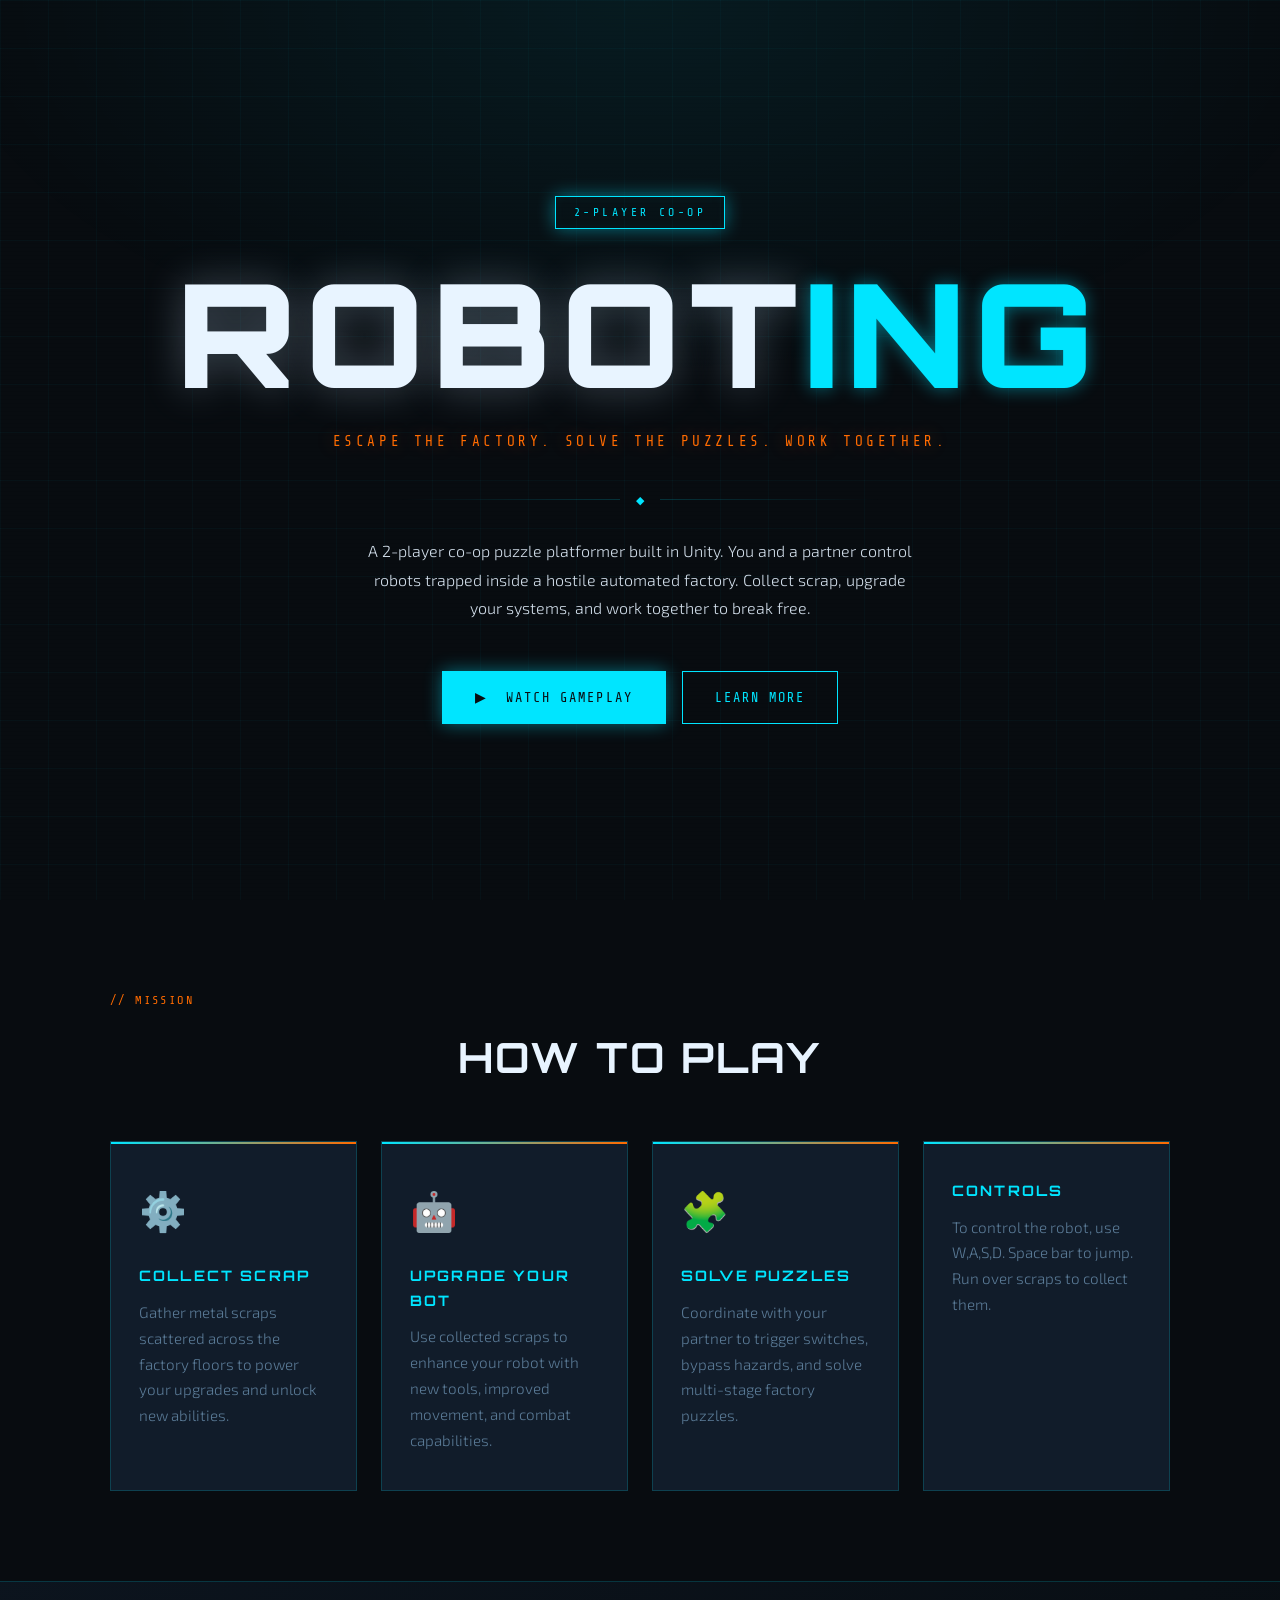
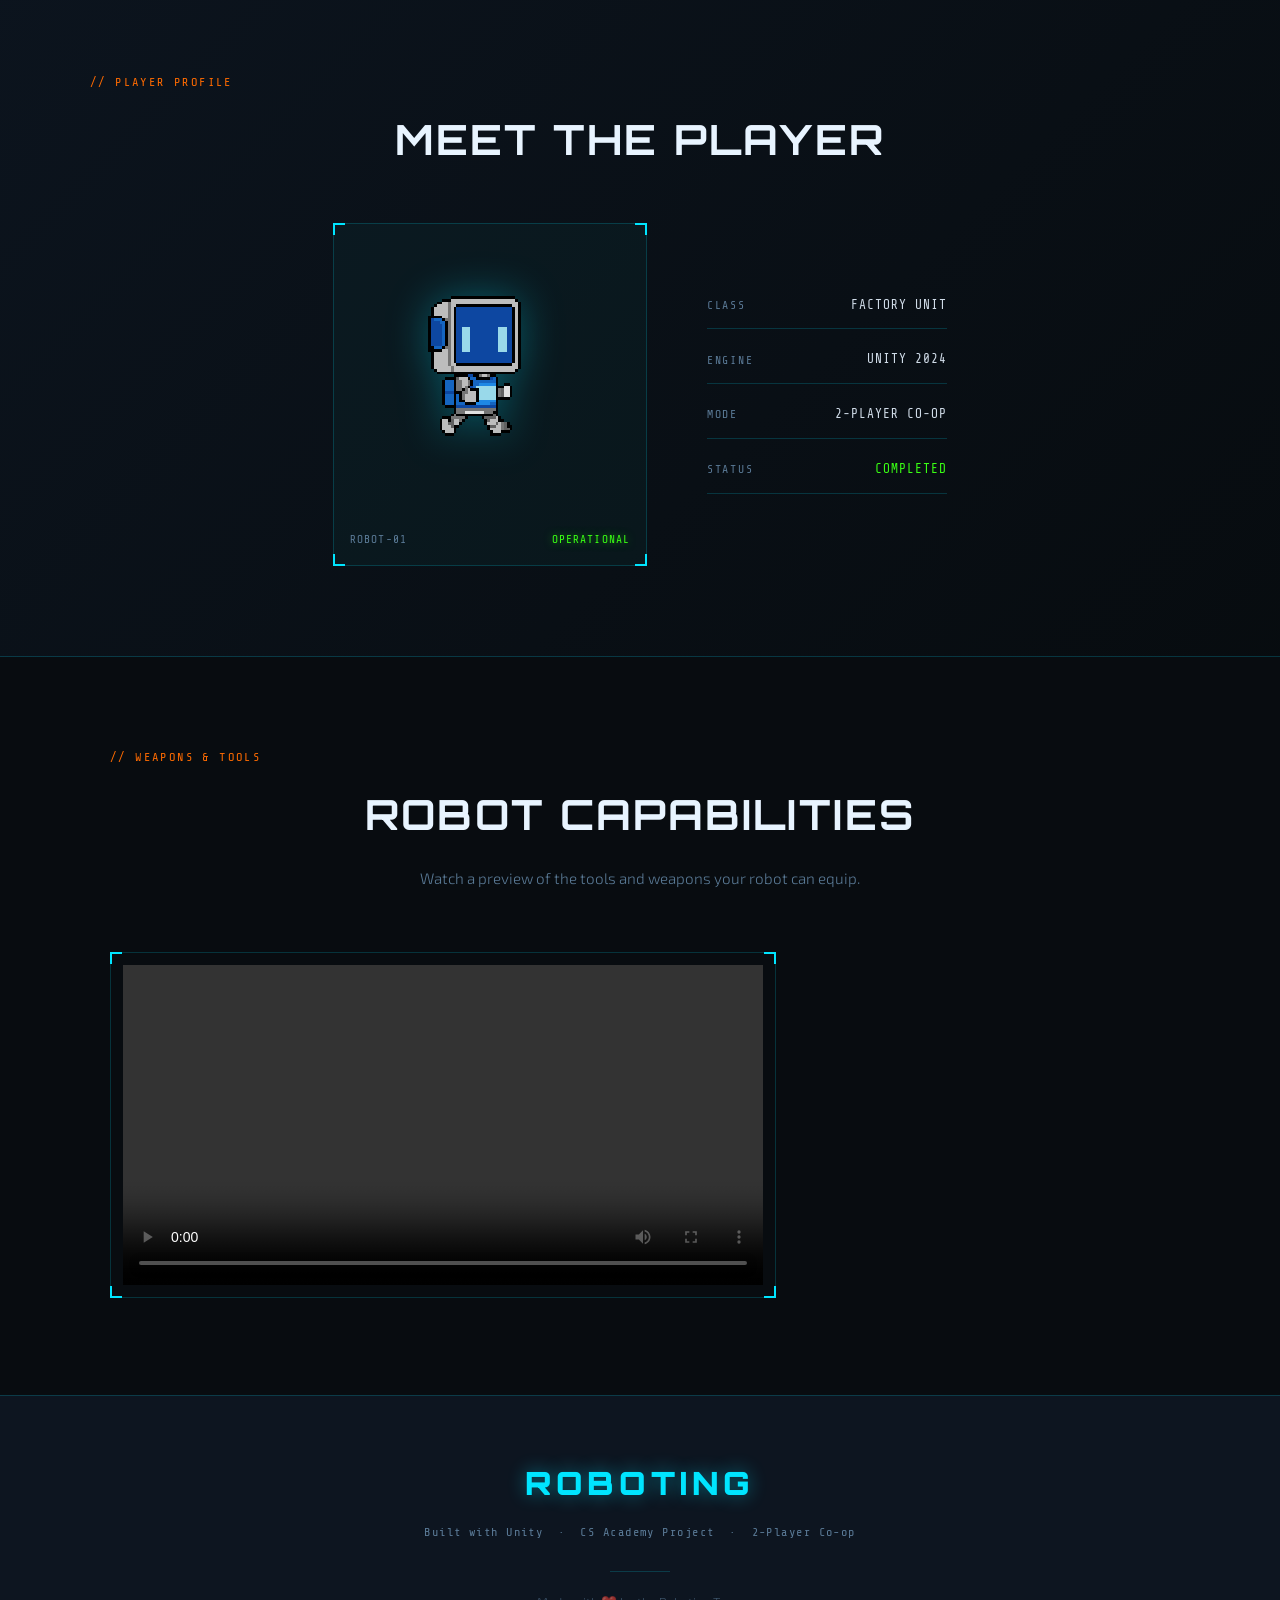
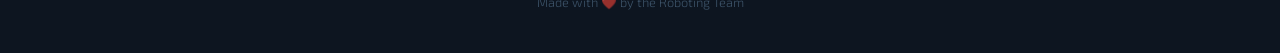
==== commit a56fa07f: "Add files via upload" ====
--- a/index.html
+++ b/index.html
@@ -57,6 +57,10 @@
                 <h3>SOLVE PUZZLES</h3>
                 <p>Coordinate with your partner to trigger switches, bypass hazards, and solve multi-stage factory puzzles.</p>
             </div>
+            <div class="card">
+            <h3>CONTROLS</h3>
+            <p>To control the robot, use W,A,S,D. Space bar to jump. Run over scraps to collect them.</p>
+        </div>
         </div>
     </section>
 
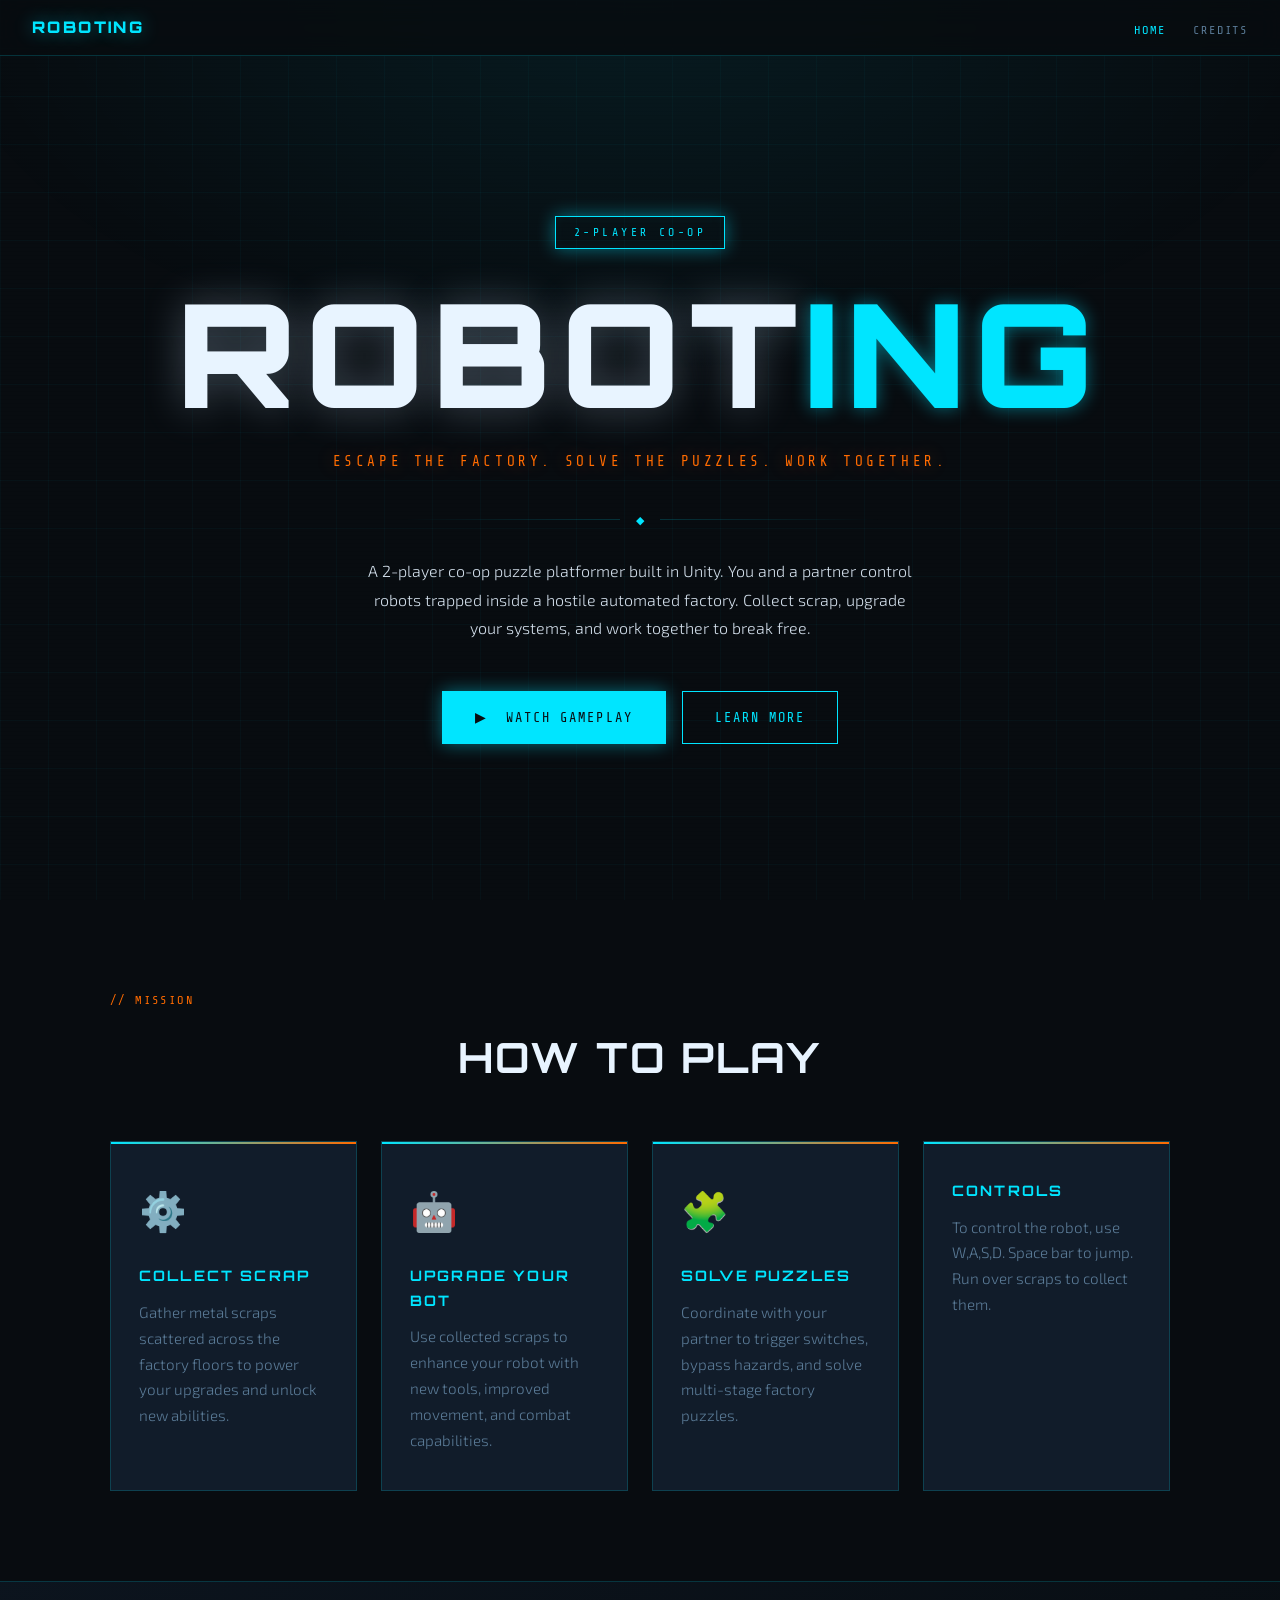
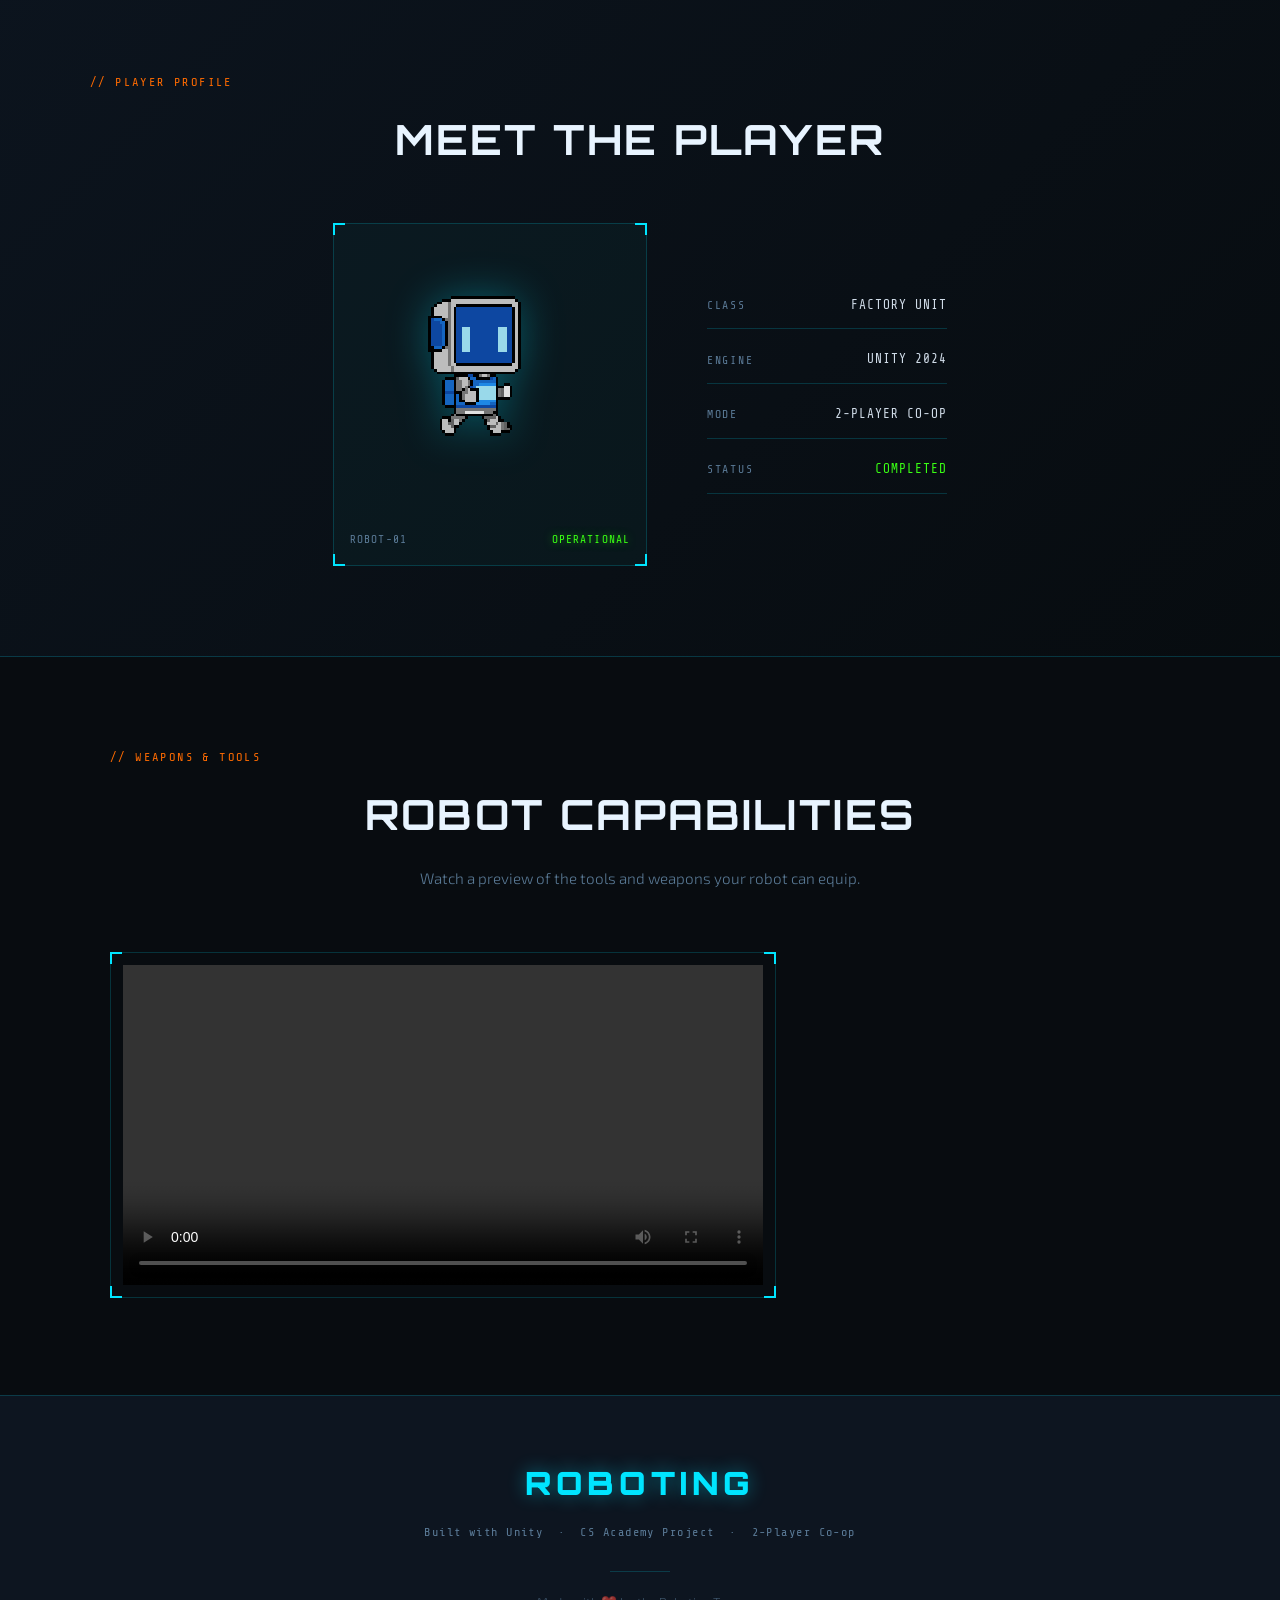
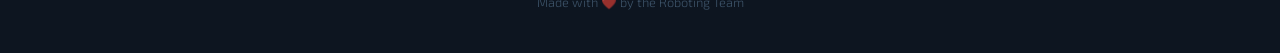
==== commit daa11042: "added logo and credits tab pls we need the other stuff guys cmon like the gameplaycvid and an actual" ====
--- a/index.html
+++ b/index.html
@@ -9,8 +9,56 @@
     <link rel="preconnect" href="https://fonts.gstatic.com" crossorigin>
     <link href="https://fonts.googleapis.com/css2?family=Orbitron:wght@400;700;900&family=Share+Tech+Mono&family=Exo+2:wght@300;400;600&display=swap" rel="stylesheet">
     <link rel="icon" type="image/x-icon" href="logo.svg">
+    <style>
+        .nav {
+            position: fixed;
+            top: 0; left: 0; right: 0;
+            z-index: 100;
+            display: flex;
+            align-items: center;
+            justify-content: space-between;
+            padding: 14px 32px;
+            background: rgba(8, 12, 16, 0.85);
+            backdrop-filter: blur(12px);
+            border-bottom: 1px solid var(--border);
+        }
+        .nav-logo {
+            font-family: var(--font-display);
+            font-size: 1rem;
+            font-weight: 900;
+            letter-spacing: 0.15em;
+            color: var(--cyan);
+            text-decoration: none;
+            text-shadow: var(--glow-cyan);
+        }
+        .nav-links { display: flex; gap: 28px; list-style: none; }
+        .nav-links a {
+            font-family: var(--font-mono);
+            font-size: 0.75rem;
+            letter-spacing: 0.15em;
+            color: var(--text-dim);
+            text-decoration: none;
+            text-transform: uppercase;
+            transition: color 0.2s;
+        }
+        .nav-links a:hover, .nav-links a.active { color: var(--cyan); }
+        .hero { padding-top: 120px; }
+        @media (max-width: 540px) {
+            .nav { padding: 12px 16px; }
+            .nav-links { gap: 16px; }
+        }
+    </style>
 </head>
 <body>
+
+    <!-- NAV -->
+    <nav class="nav">
+        <a href="index.html" class="nav-logo">ROBOTING</a>
+        <ul class="nav-links">
+            <li><a href="index.html" class="active">Home</a></li>
+            <li><a href="credits.html">Credits</a></li>
+        </ul>
+    </nav>
 
     <!-- Animated background grid -->
     <div class="bg-grid"></div>
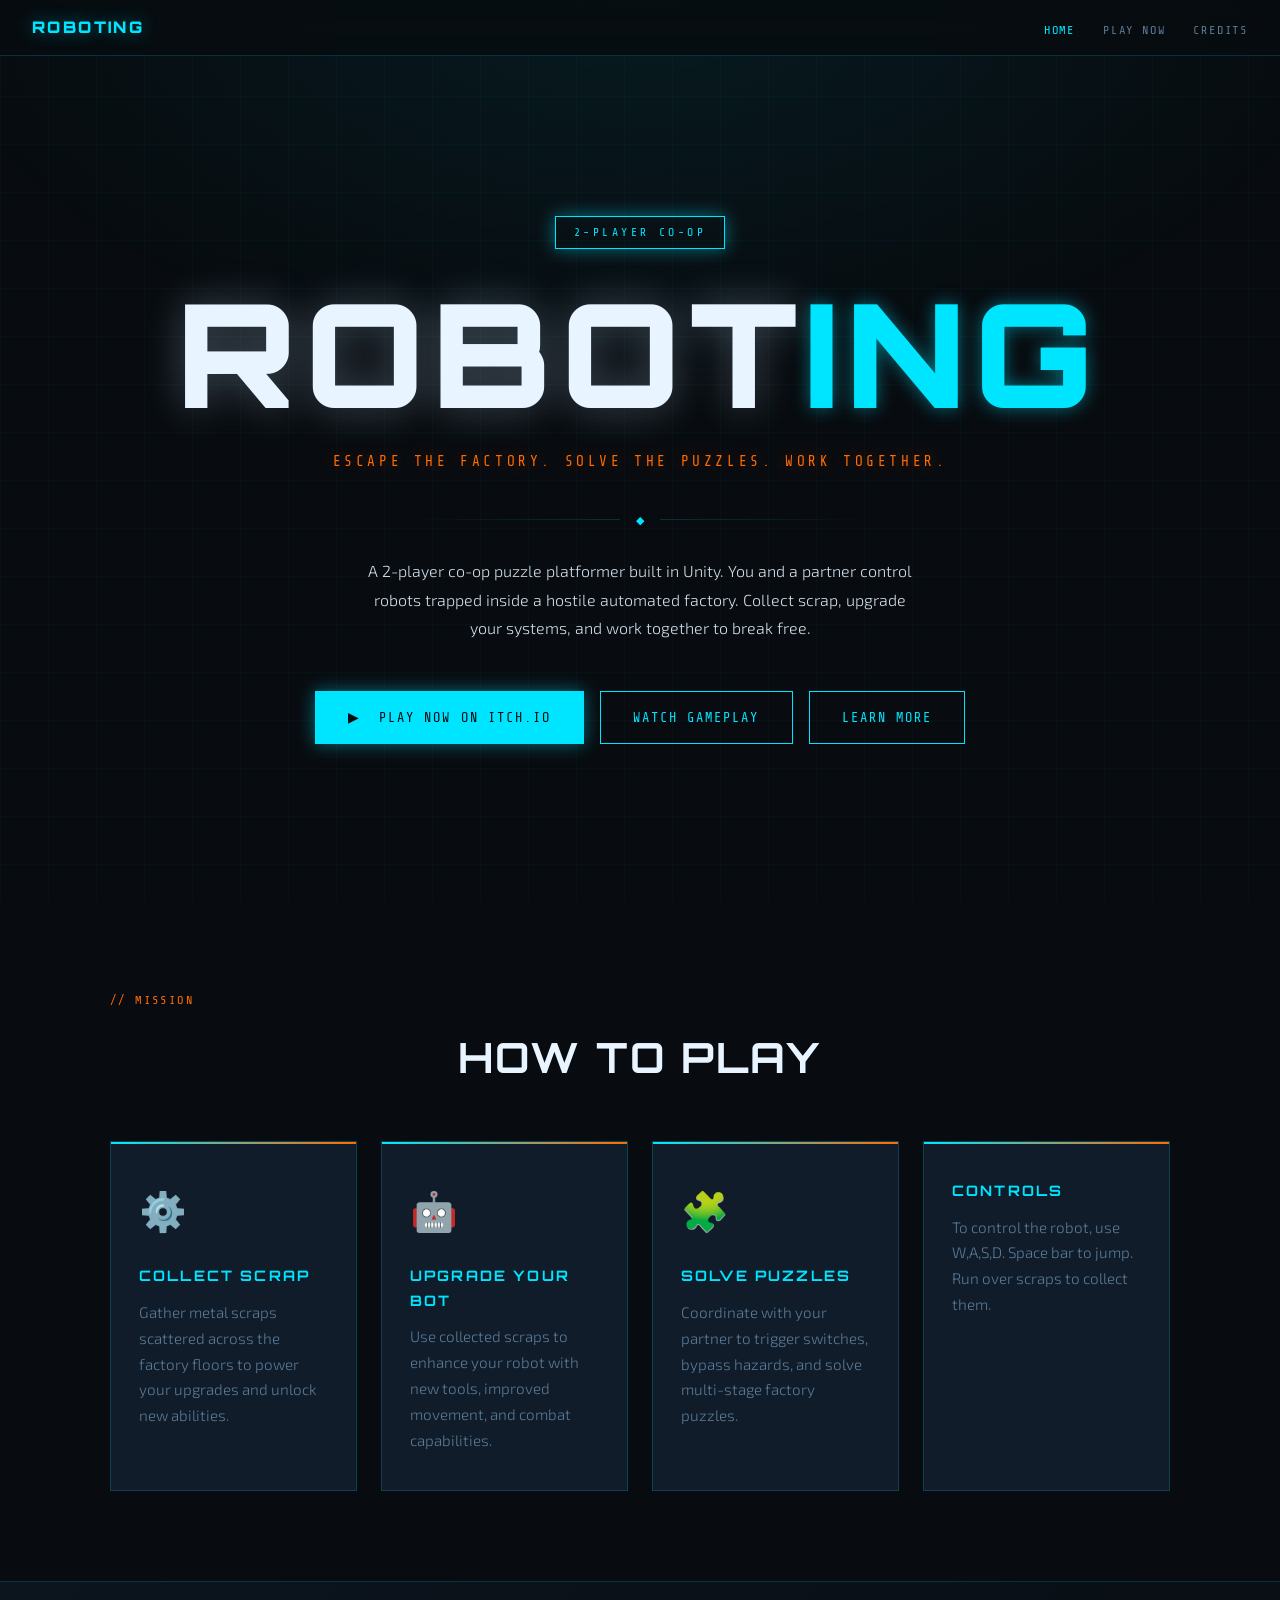
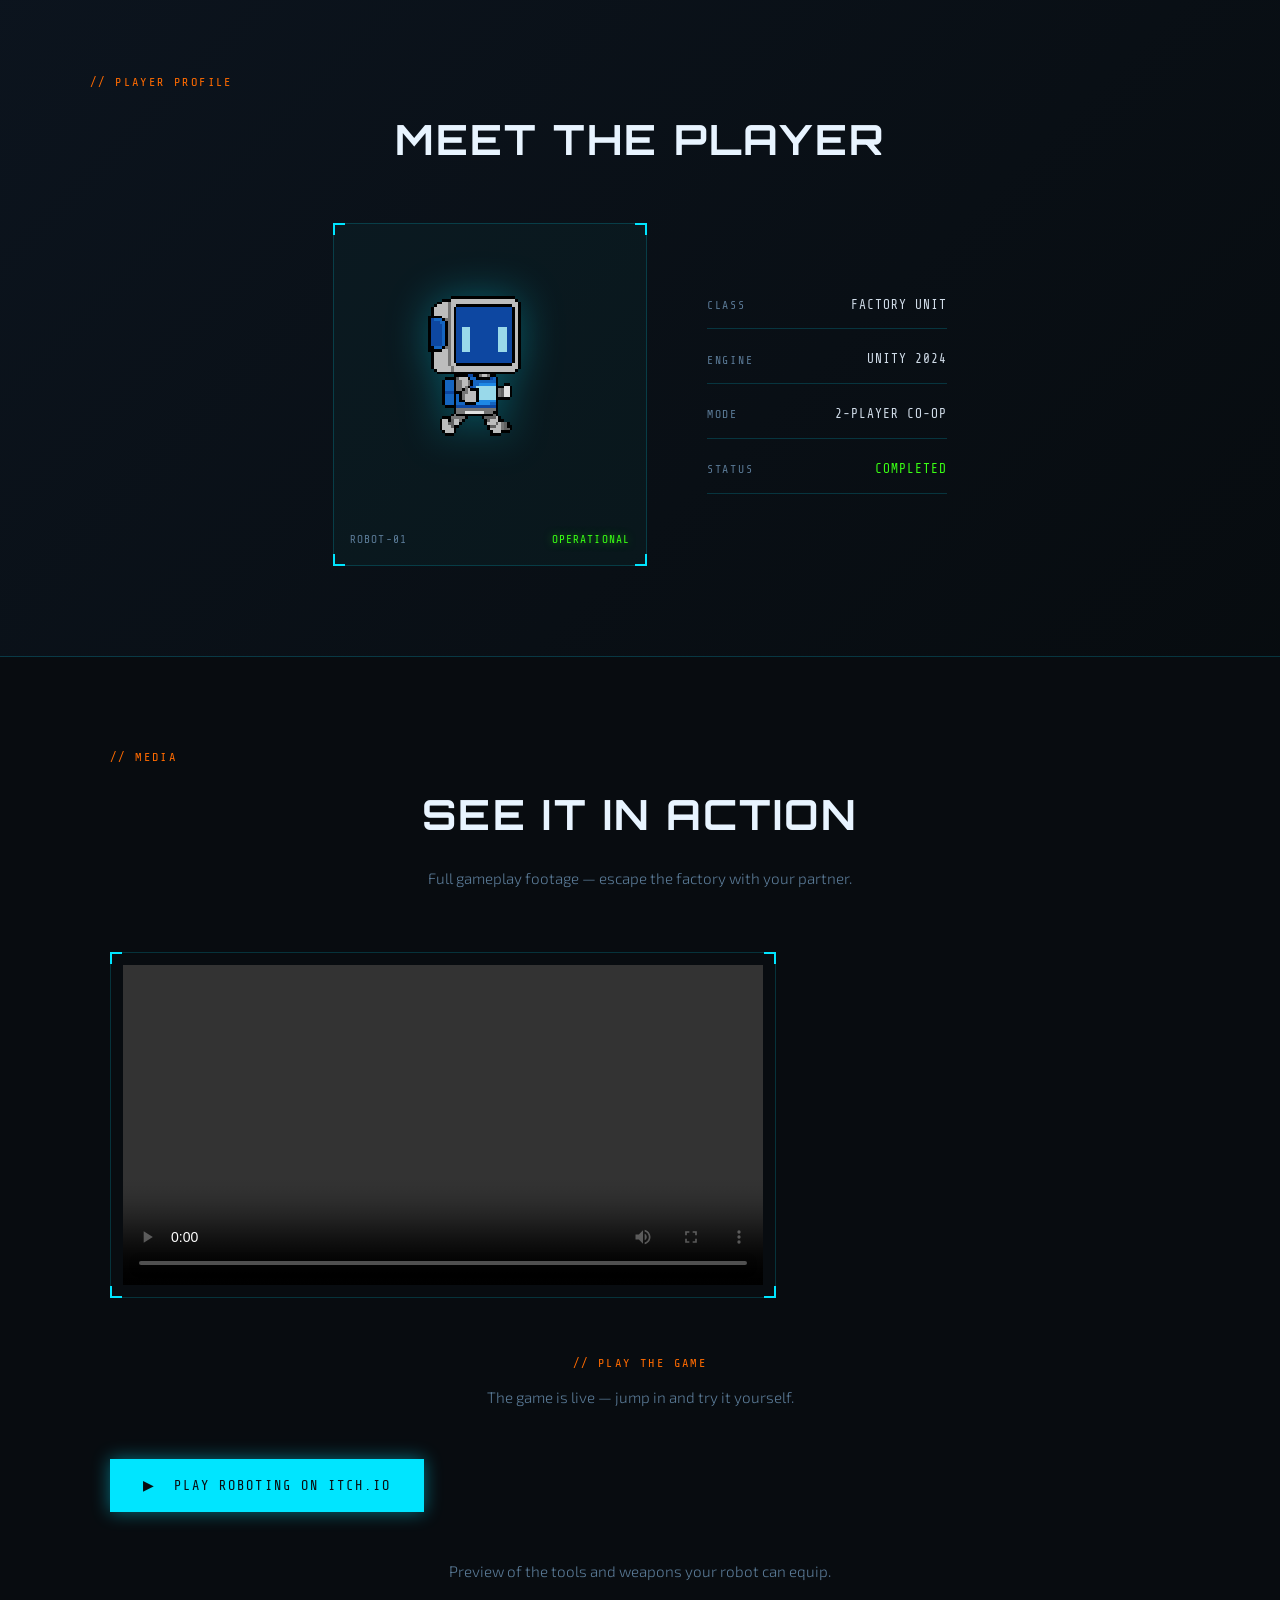
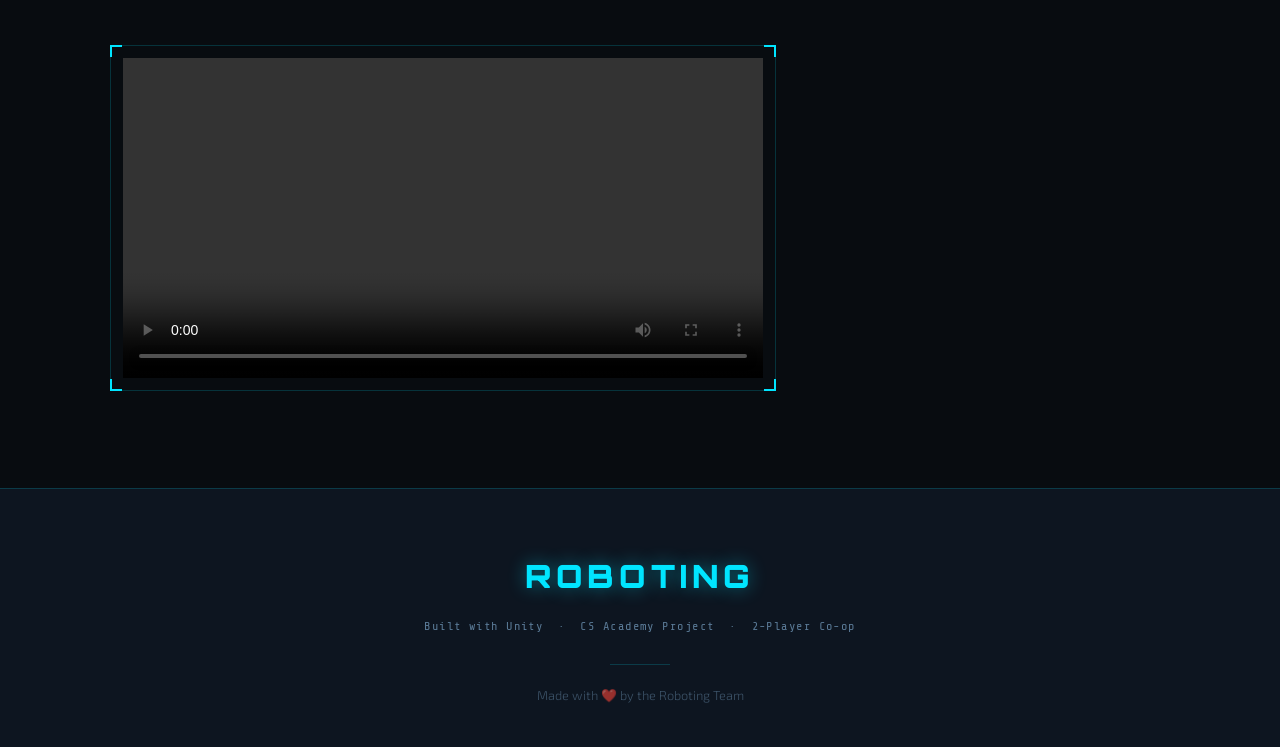
==== commit ea6ca7bf: "added game link to website There is no video.mp4 in Adam's repository, so I don't have that file" ====
--- a/index.html
+++ b/index.html
@@ -56,6 +56,7 @@
         <a href="index.html" class="nav-logo">ROBOTING</a>
         <ul class="nav-links">
             <li><a href="index.html" class="active">Home</a></li>
+            <li><a href="https://adamyss.itch.io/roboting" target="_blank">Play Now</a></li>
             <li><a href="credits.html">Credits</a></li>
         </ul>
     </nav>
@@ -80,7 +81,8 @@
             and work together to break free.
         </p>
         <div class="cta-group">
-            <a href="#gameplay" class="btn btn-primary">▶ &nbsp;Watch Gameplay</a>
+            <a href="https://adamyss.itch.io/roboting" target="_blank" class="btn btn-primary">▶ &nbsp;Play Now on itch.io</a>
+            <a href="#gameplay" class="btn btn-secondary">Watch Gameplay</a>
             <a href="#about" class="btn btn-secondary">Learn More</a>
         </div>
     </header>
@@ -151,9 +153,31 @@
 
     <!-- GAMEPLAY VIDEO SECTION -->
     <section id="gameplay" class="section">
-        <div class="section-label">// WEAPONS & TOOLS</div>
-        <h2 class="section-title">ROBOT CAPABILITIES</h2>
-        <p class="section-sub">Watch a preview of the tools and weapons your robot can equip.</p>
+        <div class="section-label">// MEDIA</div>
+        <h2 class="section-title">SEE IT IN ACTION</h2>
+
+        <!-- Video 1 — Gameplay -->
+        <p class="section-sub">Full gameplay footage — escape the factory with your partner.</p>
+        <div class="video-frame">
+            <div class="frame-corner tl"></div>
+            <div class="frame-corner tr"></div>
+            <div class="frame-corner bl"></div>
+            <div class="frame-corner br"></div>
+            <video controls>
+                <source src="vid.mp4" type="video/mp4">
+                Your browser does not support the video tag.
+            </video>
+        </div>
+
+        <!-- Play on itch.io -->
+        <div style="margin: 48px 0 40px;">
+            <div class="section-label" style="justify-content: center; display: flex;">// PLAY THE GAME</div>
+            <p class="section-sub" style="margin-top: 12px;">The game is live — jump in and try it yourself.</p>
+            <a href="https://adamyss.itch.io/roboting" target="_blank" class="btn btn-primary" style="display: inline-block;">▶ &nbsp;Play Roboting on itch.io</a>
+        </div>
+
+        <!-- Video 2 — Tools & Weapons -->
+        <p class="section-sub">Preview of the tools and weapons your robot can equip.</p>
         <div class="video-frame">
             <div class="frame-corner tl"></div>
             <div class="frame-corner tr"></div>
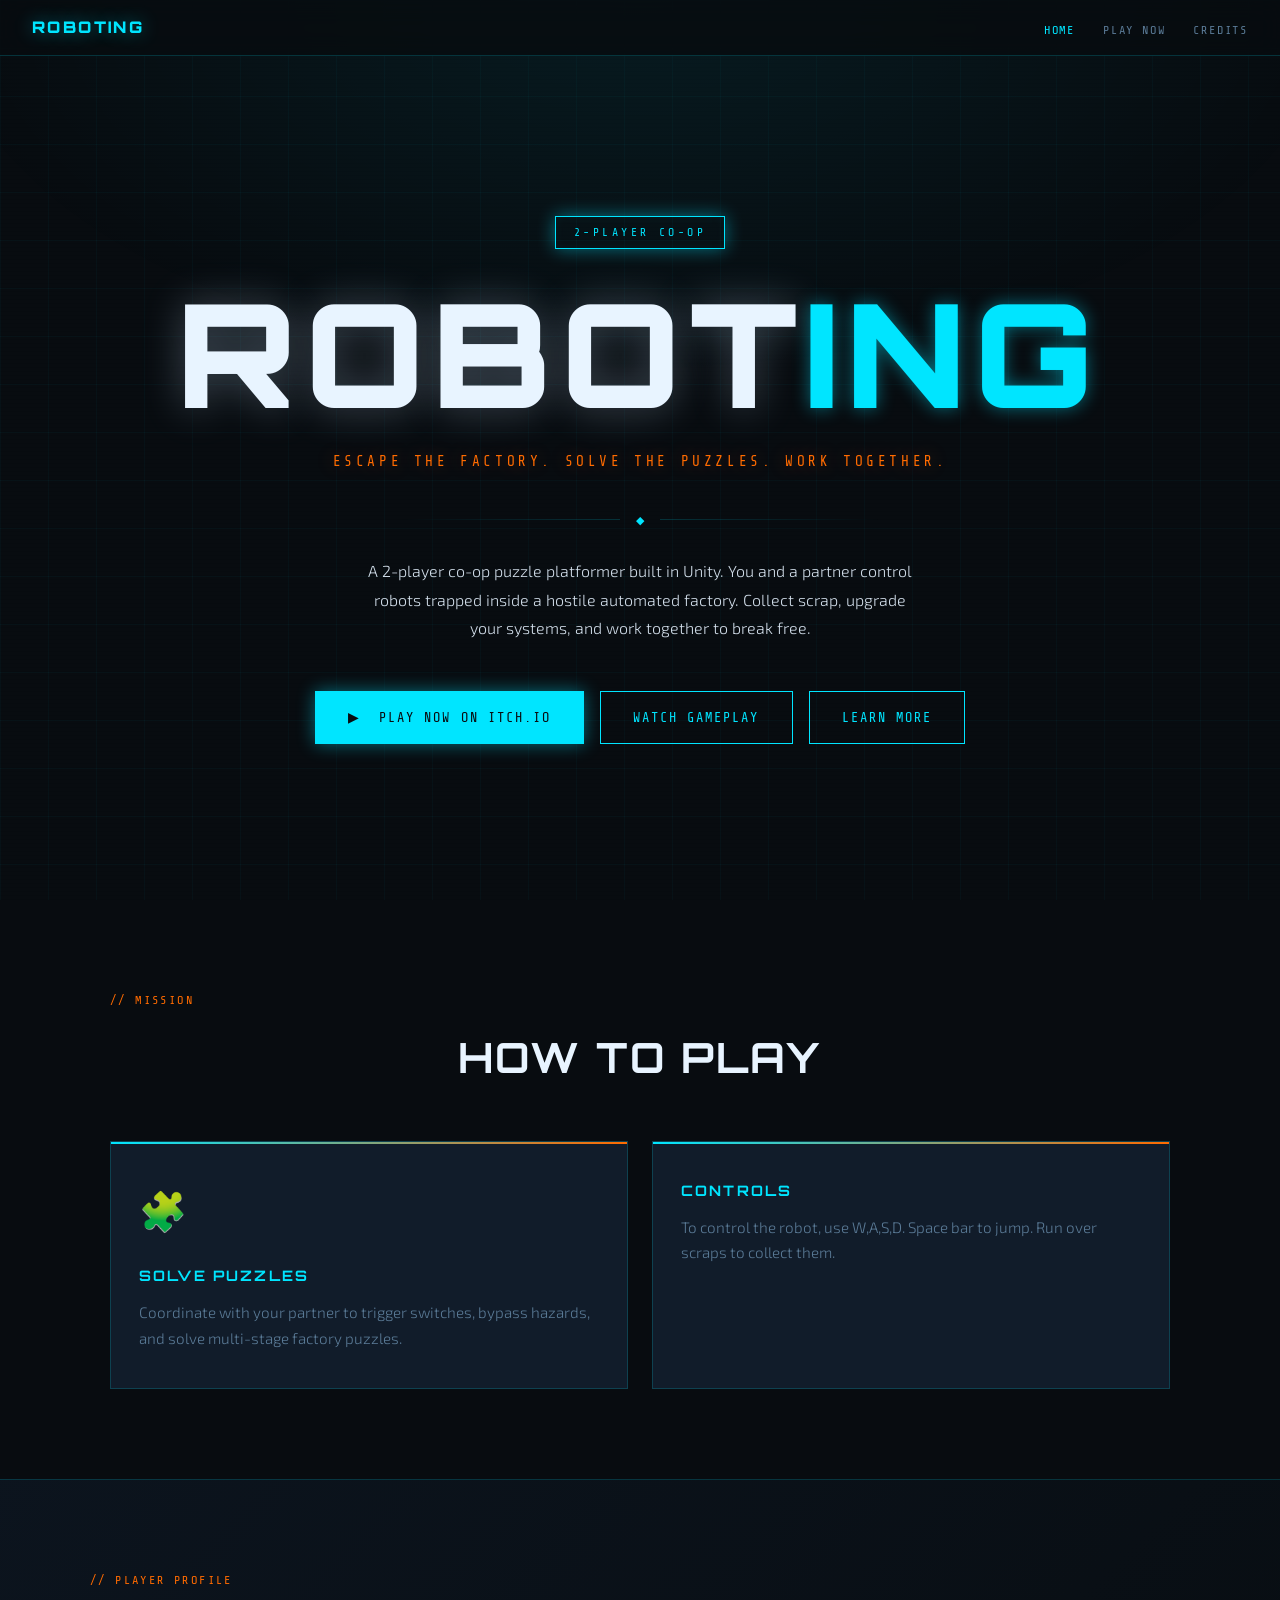
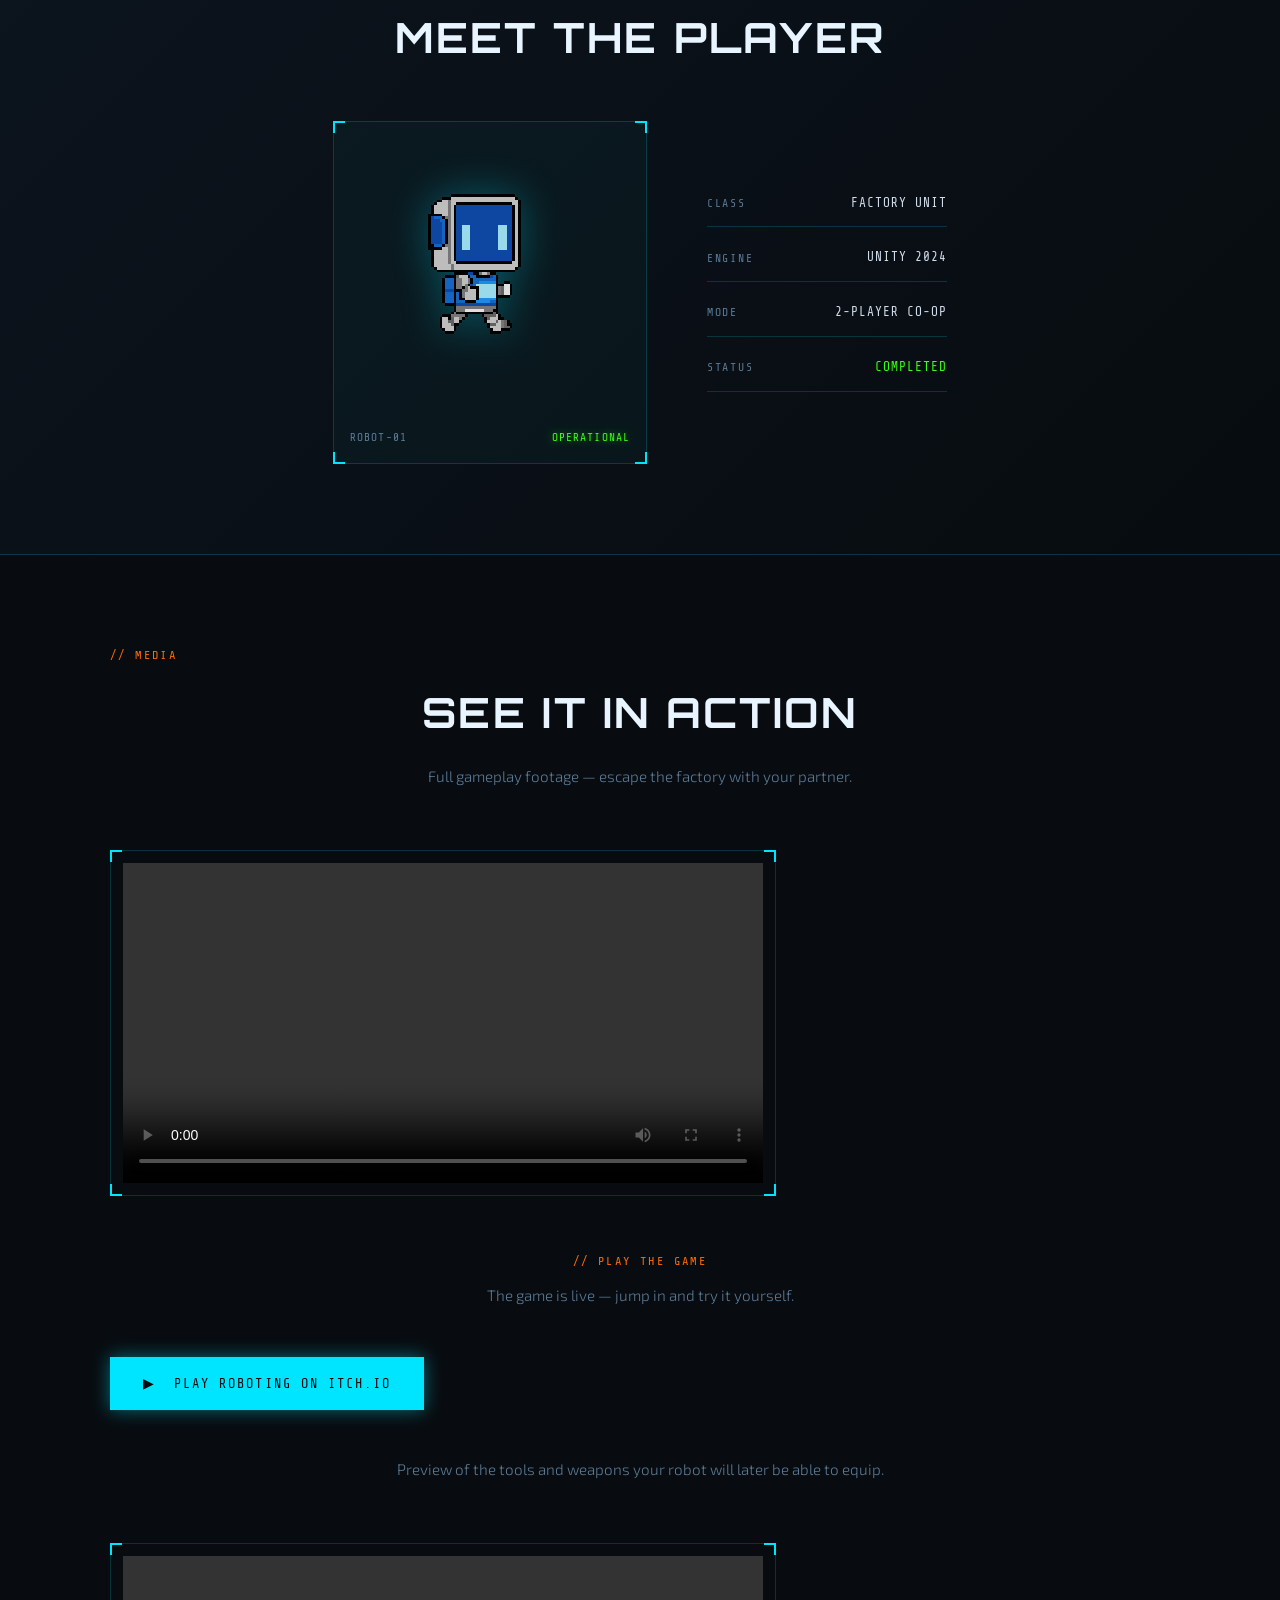
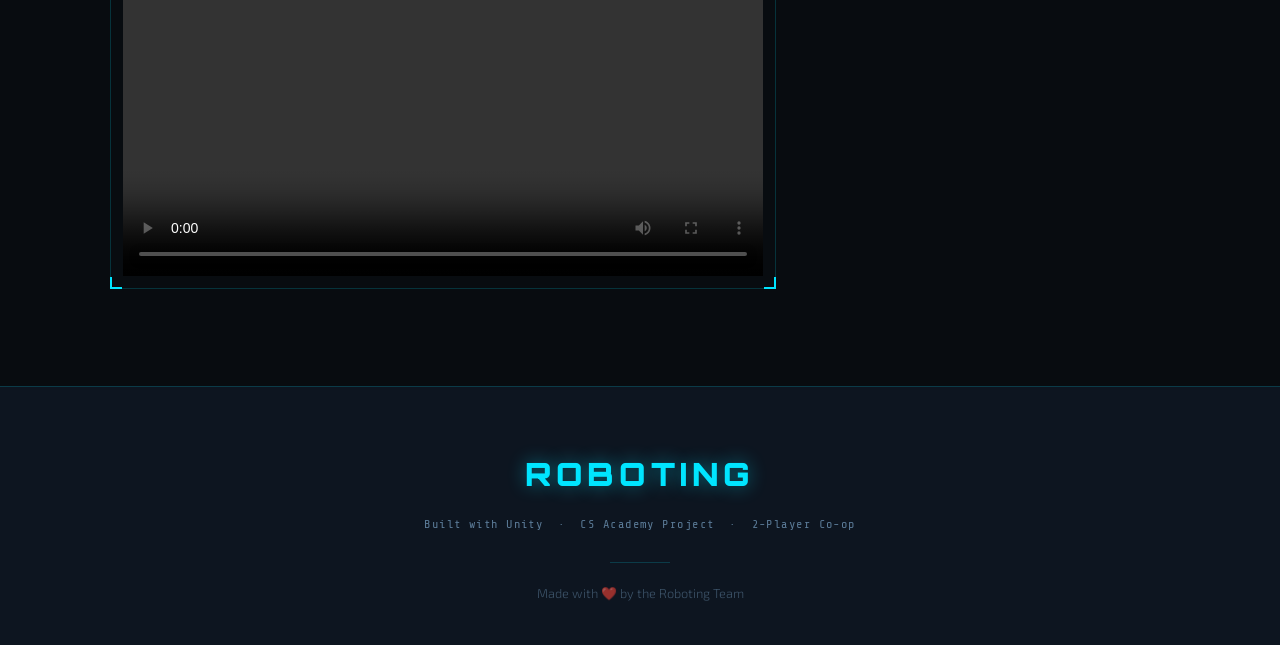
==== commit 4357e5b7: "Refactor index.html for better readability Reformatted HTML structure and fixed indentation issues." ====
--- a/index.html
+++ b/index.html
@@ -93,16 +93,6 @@
         <h2 class="section-title">HOW TO PLAY</h2>
         <div class="cards">
             <div class="card">
-                <div class="card-icon">⚙️</div>
-                <h3>COLLECT SCRAP</h3>
-                <p>Gather metal scraps scattered across the factory floors to power your upgrades and unlock new abilities.</p>
-            </div>
-            <div class="card">
-                <div class="card-icon">🤖</div>
-                <h3>UPGRADE YOUR BOT</h3>
-                <p>Use collected scraps to enhance your robot with new tools, improved movement, and combat capabilities.</p>
-            </div>
-            <div class="card">
                 <div class="card-icon">🧩</div>
                 <h3>SOLVE PUZZLES</h3>
                 <p>Coordinate with your partner to trigger switches, bypass hazards, and solve multi-stage factory puzzles.</p>
@@ -177,7 +167,7 @@
         </div>
 
         <!-- Video 2 — Tools & Weapons -->
-        <p class="section-sub">Preview of the tools and weapons your robot can equip.</p>
+        <p class="section-sub">Preview of the tools and weapons your robot will later be able to equip.</p>
         <div class="video-frame">
             <div class="frame-corner tl"></div>
             <div class="frame-corner tr"></div>
@@ -214,4 +204,4 @@
         document.querySelectorAll('.section, .card').forEach(el => observer.observe(el));
     </script>
 </body>
-</html>+</html>
